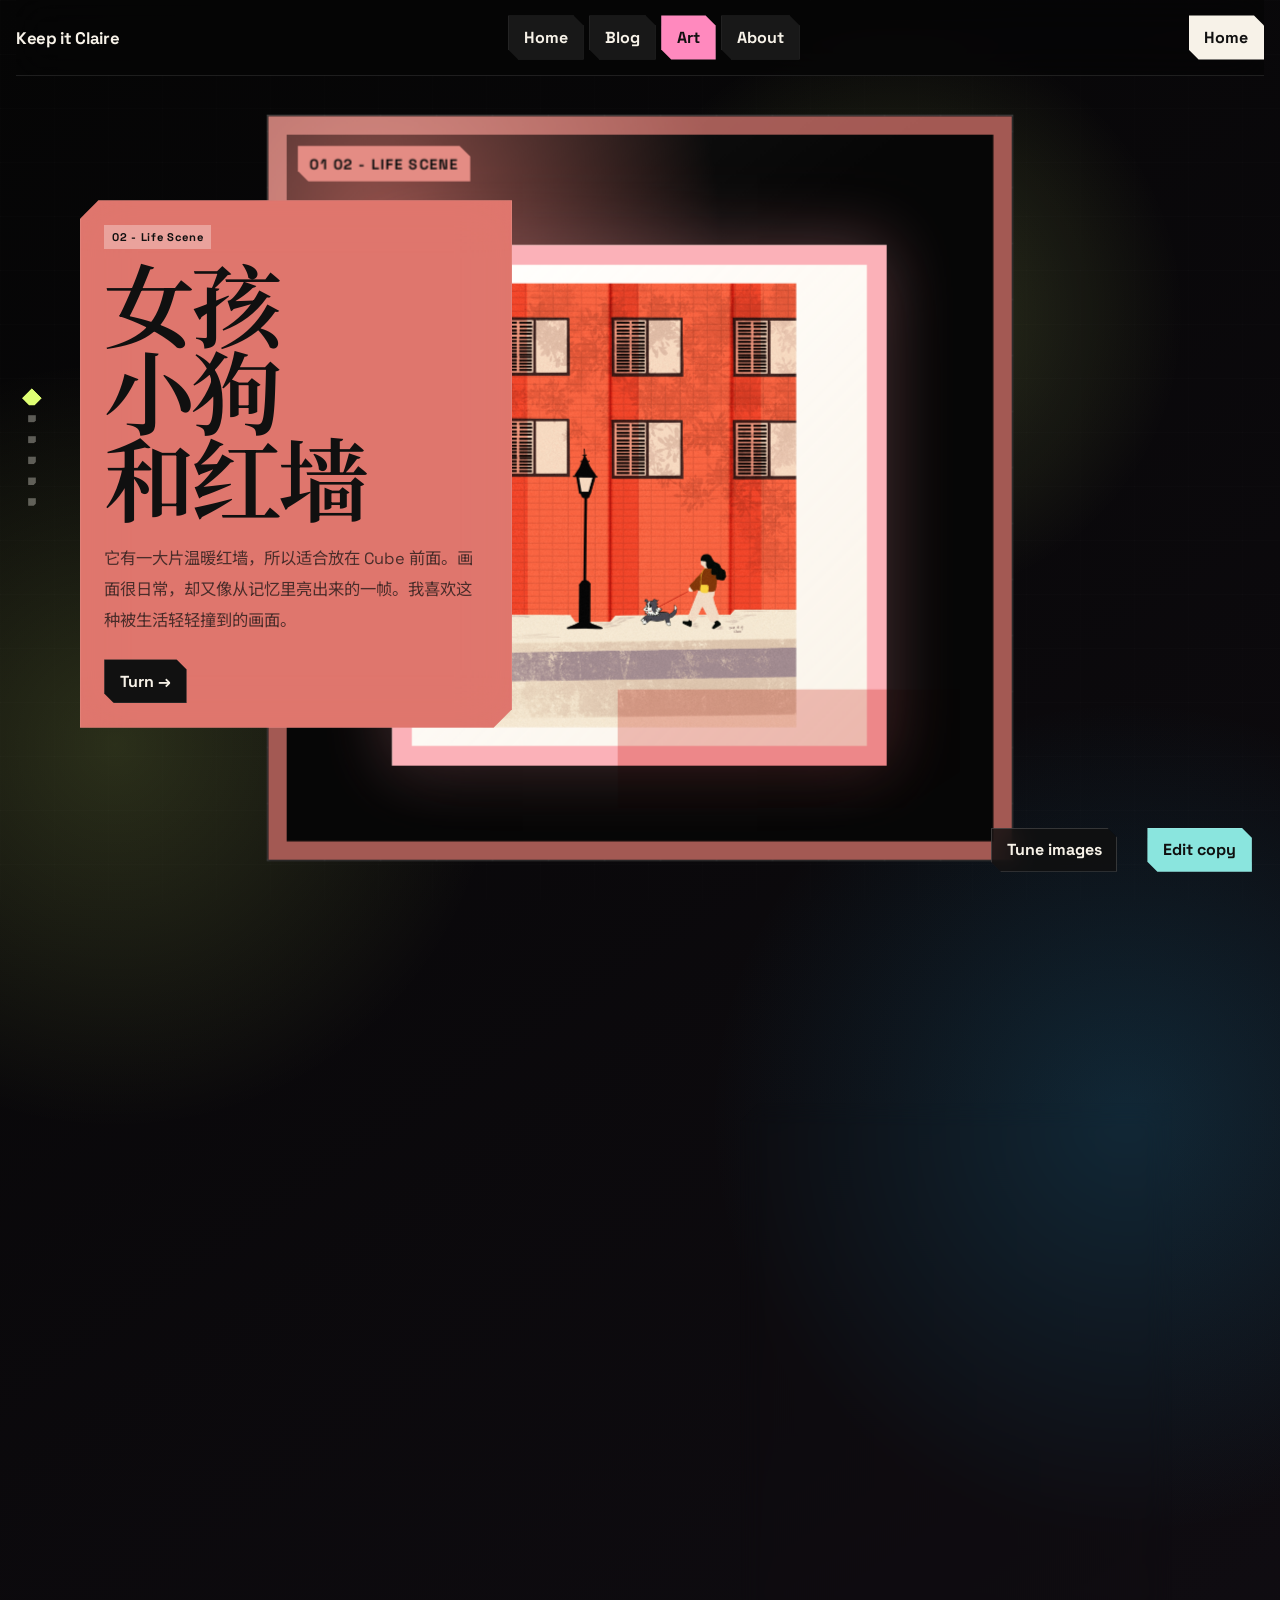
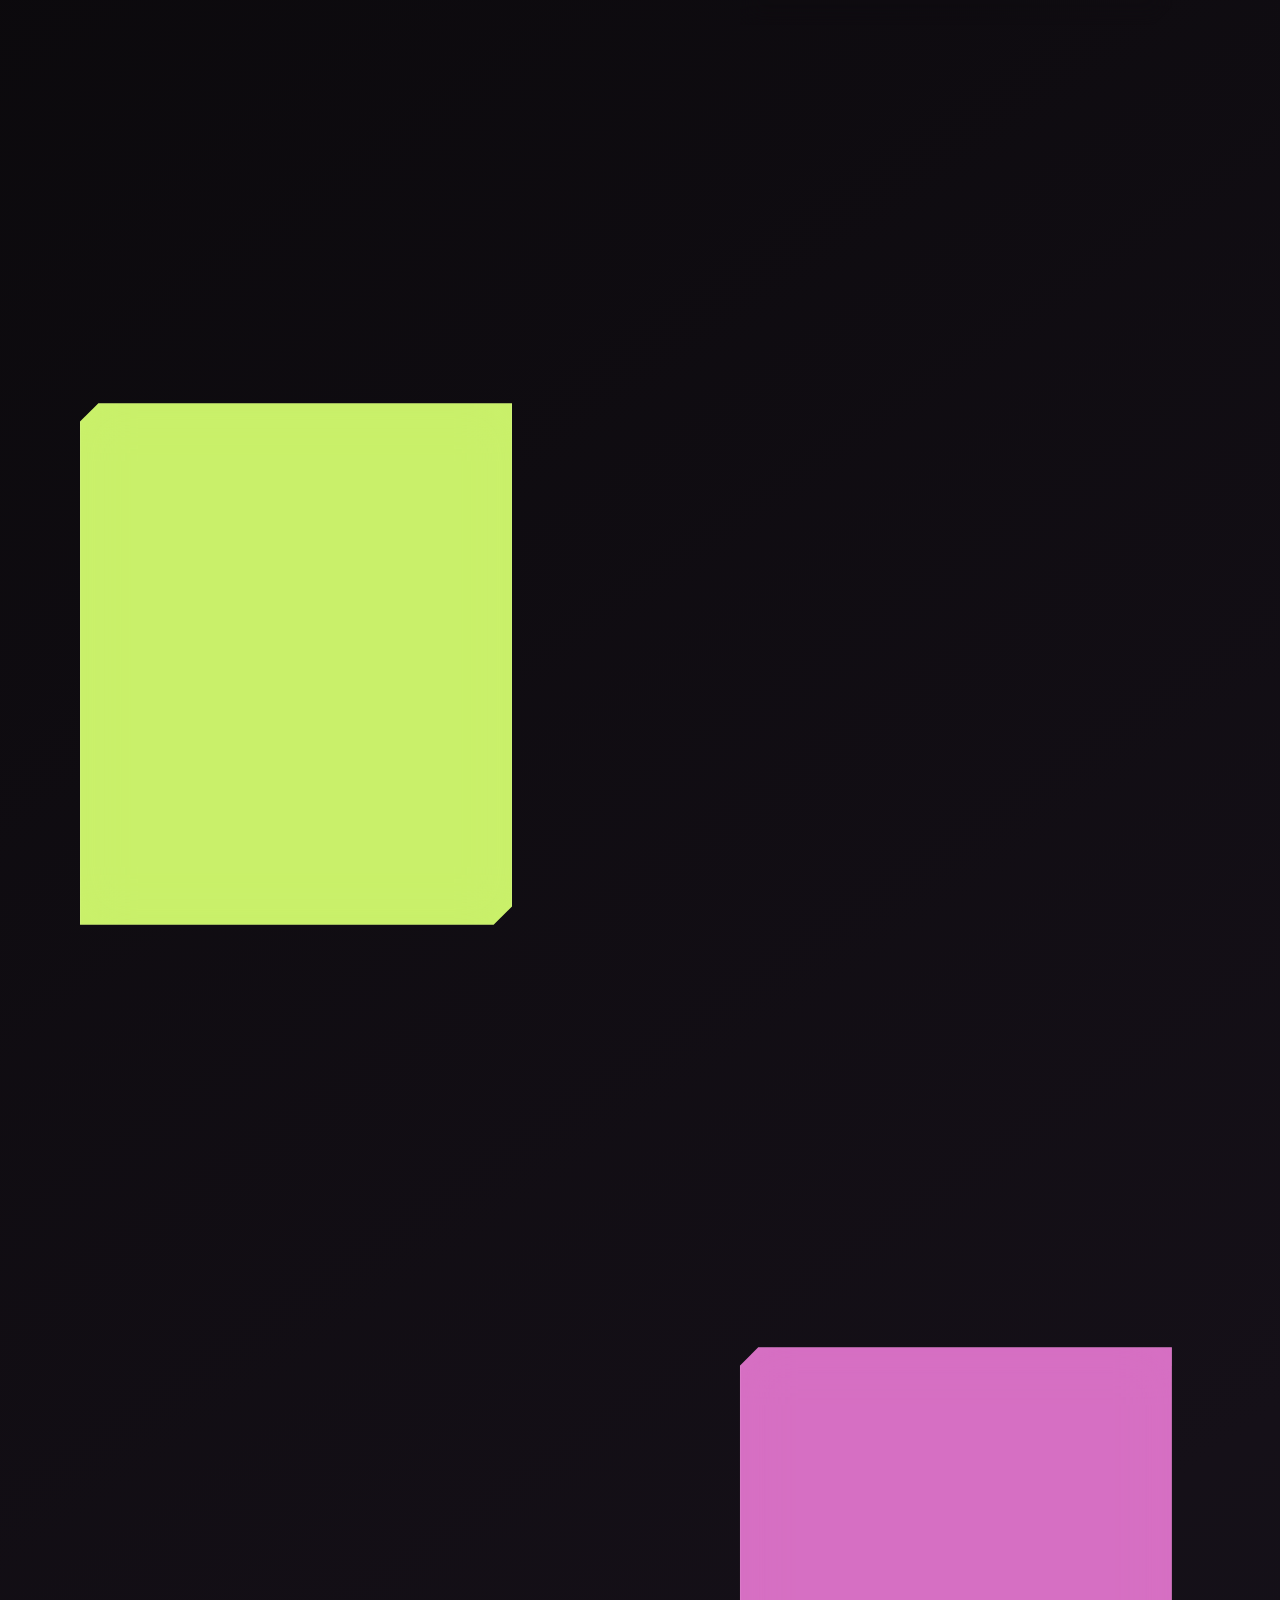
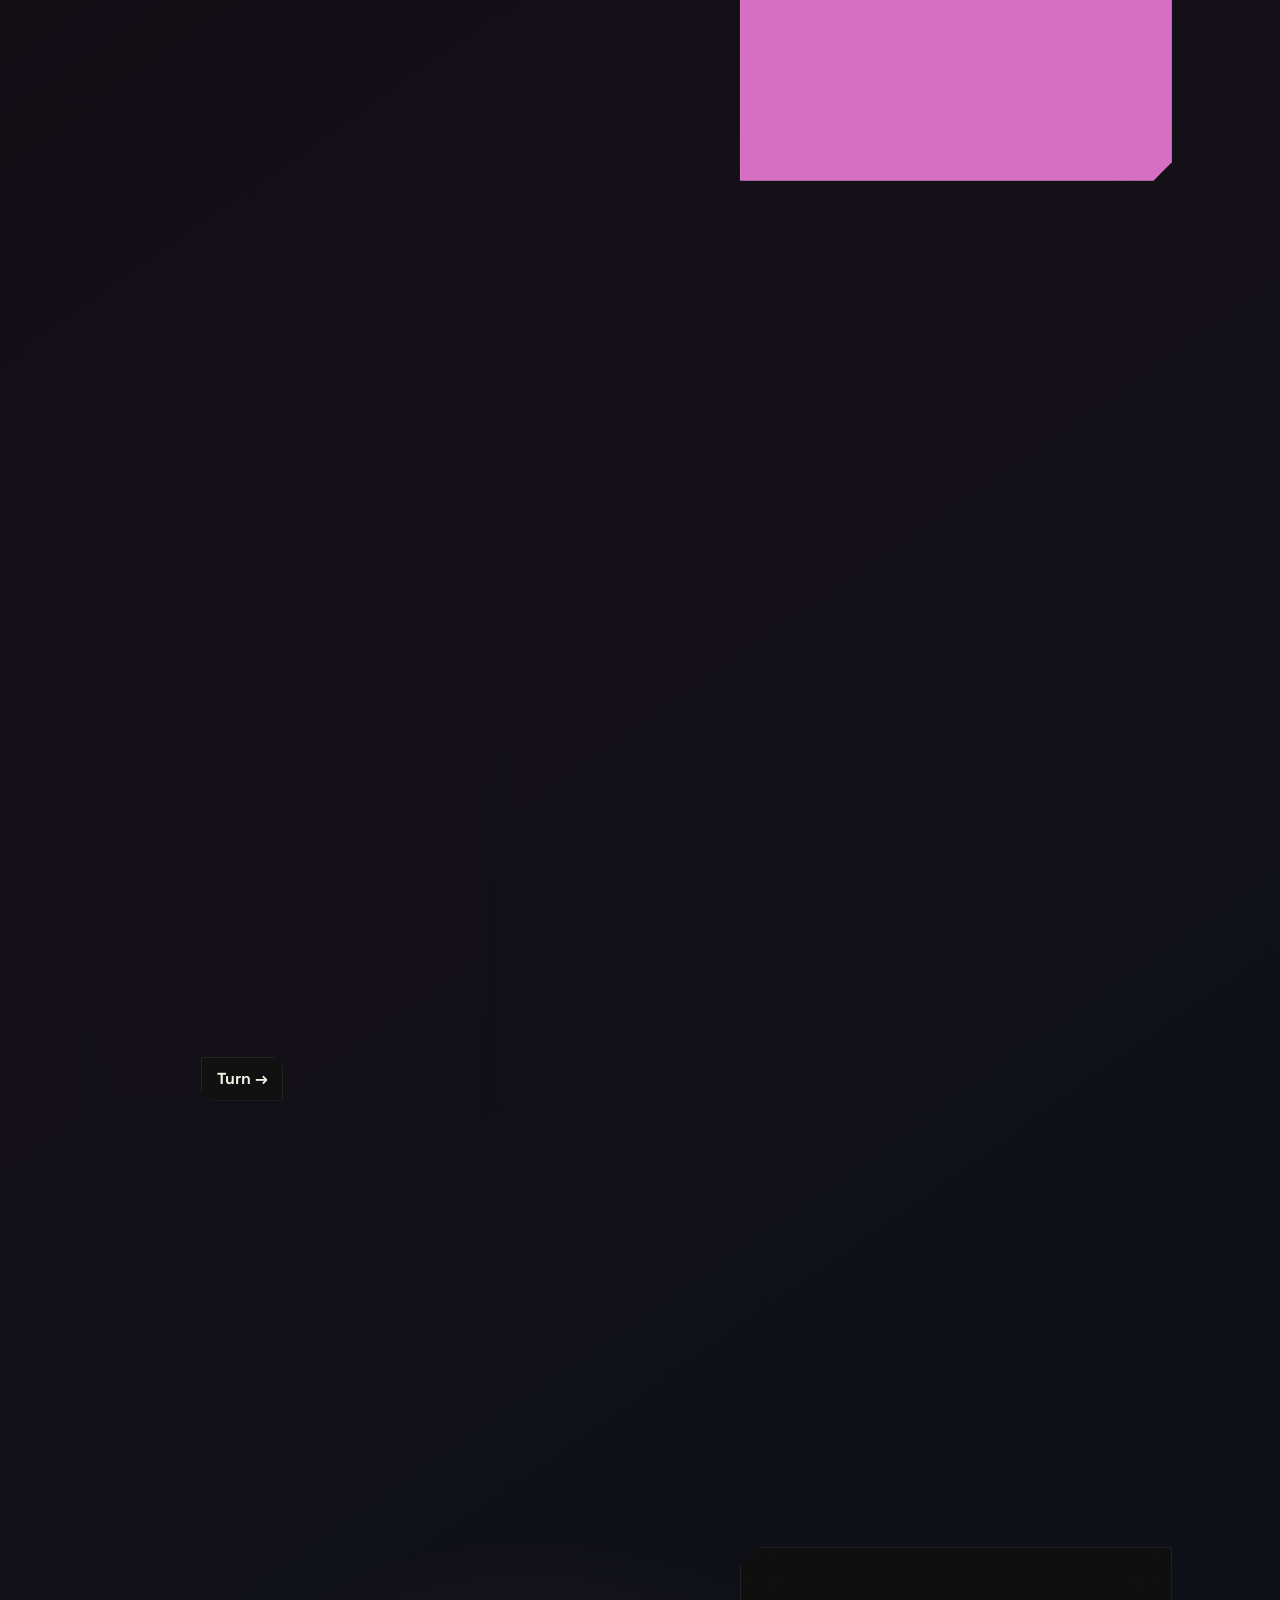
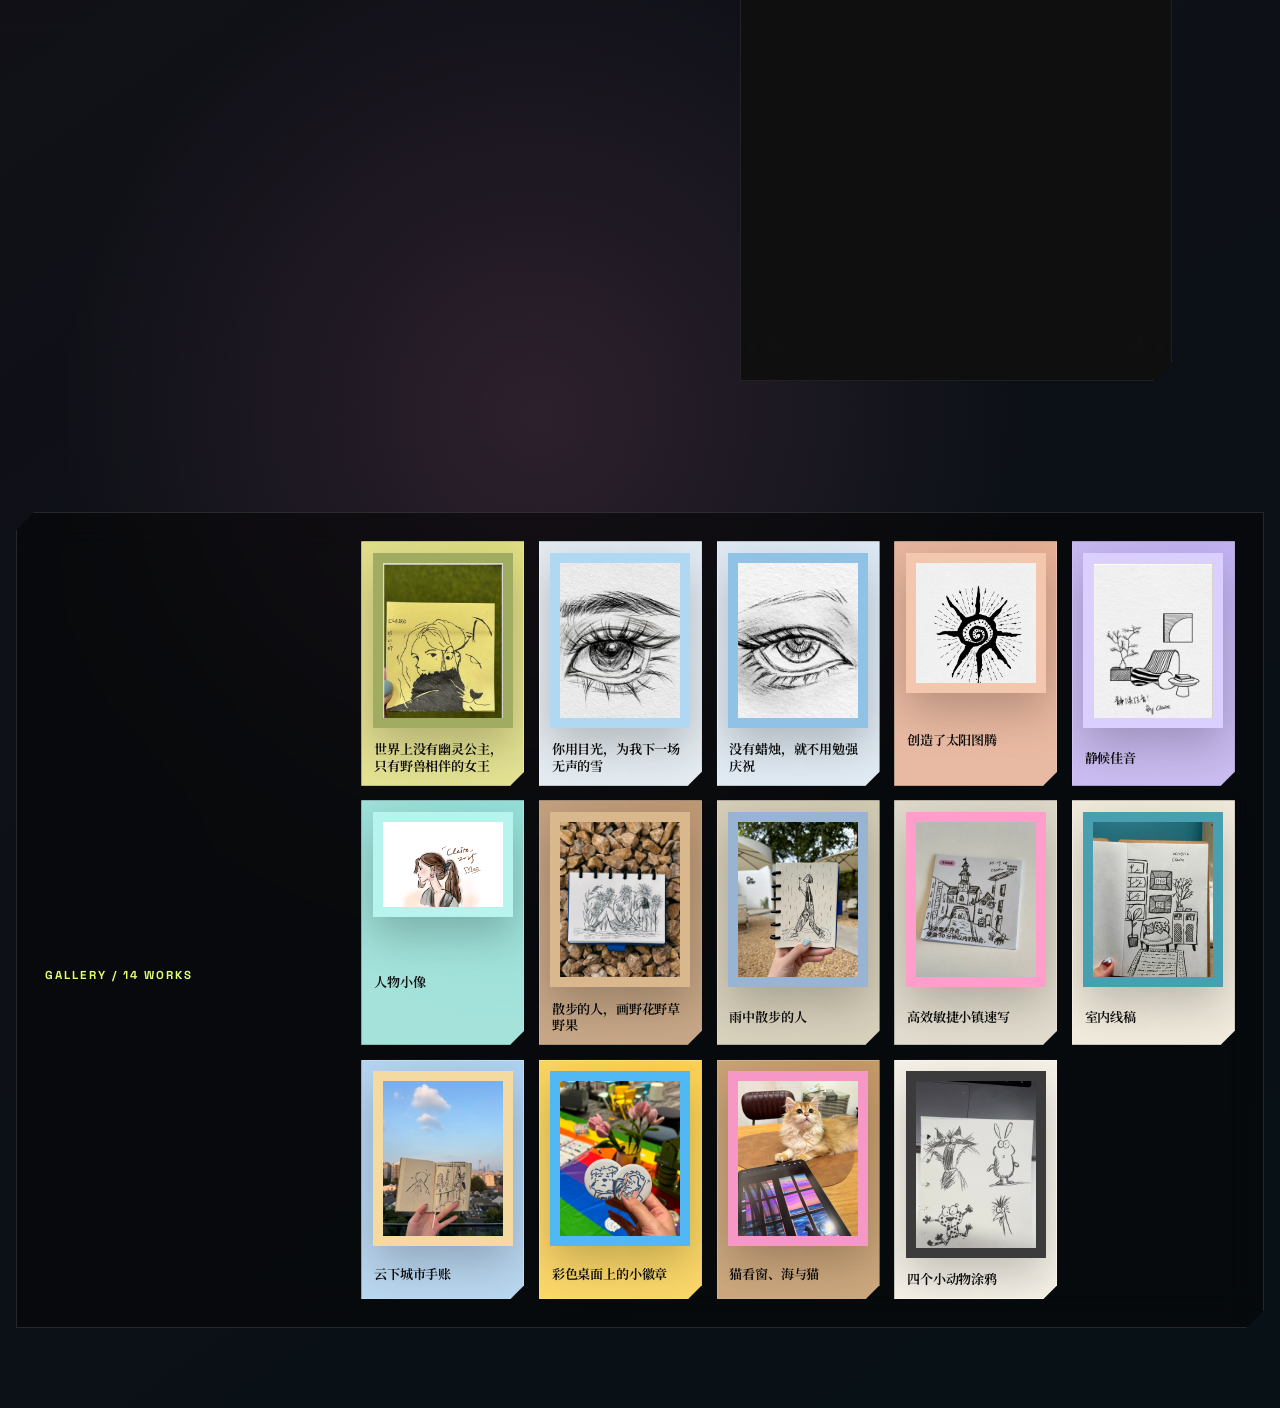
==== art.html @ 959e7469 "Publish Keep it Claire v56 static site" ====
<!doctype html>
<html lang="zh-CN" data-theme="claire">
  <head>
    <meta charset="UTF-8" />
    <meta name="viewport" content="width=device-width, initial-scale=1.0" />
    <title>Art | Keep it Claire</title>
    <meta name="description" content="Keep it Claire 的 Art Gallery：用 3D 方块翻转浏览作品。" />
    <link rel="preconnect" href="https://fonts.googleapis.com" />
    <link rel="preconnect" href="https://fonts.gstatic.com" crossorigin />
    <link
      href="https://fonts.googleapis.com/css2?family=Fraunces:opsz,wght@9..144,500;9..144,650;9..144,750&family=Noto+Serif+SC:wght@500;700&family=Noto+Sans+SC:wght@400;500;600;700&family=Space+Grotesk:wght@400;500;600;700&display=swap"
      rel="stylesheet"
    />
    <style>
      @layer reset, tokens, base, scene, ui, cards, art, reveal, responsive;

      @layer reset {
        *,
        *::before,
        *::after {
          box-sizing: border-box;
        }

        * {
          margin: 0;
        }
      }

      @layer tokens {
        :root {
          color-scheme: dark;
          --bg: #060606;
          --text: #f7f2e8;
          --muted: rgba(247, 242, 232, 0.66);
          --line: rgba(255, 255, 255, 0.14);
          --ink: #101010;
          --lime: #dfff73;
          --blue: #24aceb;
          --green: #31cc70;
          --violet: #c1b2ff;
          --orange: #ff8f4e;
          --pink: #ff89be;
          --cyan: #8ae5de;
          --cream: #f7f2e8;
          --display: "Fraunces", "Noto Serif SC", serif;
          --ui: "Space Grotesk", "Noto Sans SC", sans-serif;
          --body: "Space Grotesk", "Noto Sans SC", sans-serif;
          --topbar-h: 4.75rem;
          --ui-inset: clamp(1rem, 2.2vw, 2rem);
          --cut: 1.15rem;
          --z-ui: 20;
        }
      }

      @layer base {
        html {
          scroll-behavior: auto;
        }

        body {
          min-height: 100vh;
          overflow-x: hidden;
          color: var(--text);
          background:
            radial-gradient(circle at 9% 12%, rgba(223, 255, 115, 0.16), transparent 24rem),
            radial-gradient(circle at 88% 18%, rgba(36, 172, 235, 0.18), transparent 26rem),
            radial-gradient(circle at 42% 84%, rgba(255, 137, 190, 0.13), transparent 30rem),
            linear-gradient(145deg, #050505, #151018 55%, #071116);
          font-family: var(--body);
        }

        body::before {
          content: "";
          position: fixed;
          inset: 0;
          z-index: -2;
          pointer-events: none;
          opacity: 0.08;
          background-image:
            linear-gradient(rgba(255, 255, 255, 0.18) 1px, transparent 1px),
            linear-gradient(90deg, rgba(255, 255, 255, 0.14) 1px, transparent 1px);
          background-size: 54px 54px;
        }

        body::after {
          content: "";
          position: fixed;
          inset: 0;
          z-index: -1;
          pointer-events: none;
          background:
            radial-gradient(circle at var(--mx, 70%) var(--my, 35%), rgba(223, 255, 115, 0.18), transparent 18rem),
            radial-gradient(circle at calc(var(--mx, 70%) - 18%) calc(var(--my, 35%) + 18%), rgba(36, 172, 235, 0.13), transparent 20rem);
          mix-blend-mode: screen;
        }

        a {
          color: inherit;
          text-decoration: none;
        }

        button {
          appearance: none;
          border: 0;
          color: inherit;
          font: inherit;
        }

        .clip {
          clip-path: polygon(var(--cut) 0, 100% 0, 100% calc(100% - var(--cut)), calc(100% - var(--cut)) 100%, 0 100%, 0 var(--cut));
        }
      }

      @layer ui {
        .topbar {
          position: fixed;
          inset: 0 0 auto;
          z-index: calc(var(--z-ui) + 3);
          display: grid;
          grid-template-columns: auto 1fr auto;
          align-items: center;
          gap: 1rem;
          width: min(1480px, calc(100vw - 2rem));
          min-height: var(--topbar-h);
          margin: 0 auto;
          padding: 0.85rem 0;
          background: rgba(6, 6, 6, 0.78);
          border-bottom: 1px solid rgba(255, 255, 255, 0.1);
          backdrop-filter: blur(18px);
        }

        .brand,
        h1,
        h2,
        #face_caption_name {
          font-family: var(--display);
          letter-spacing: -0.04em;
        }

        .brand {
          font-family: var(--ui);
          font-size: 1.05rem;
          font-weight: 700;
          letter-spacing: -0.02em;
        }

        .nav {
          display: flex;
          justify-content: center;
          gap: 0.35rem;
        }

        .site-tag,
        .button,
        .cta,
        .cta-back,
        .edit-toggle,
        .tune-toggle {
          display: inline-flex;
          align-items: center;
          justify-content: center;
          min-height: 2.5rem;
          padding: 0.66rem 0.92rem;
          font-weight: 700;
          background: rgba(255, 255, 255, 0.075);
          border: 1px solid rgba(255, 255, 255, 0.08);
          clip-path: polygon(0 0, calc(100% - 10px) 0, 100% 10px, 100% 100%, 10px 100%, 0 calc(100% - 10px));
          transition:
            background 180ms ease,
            color 180ms ease,
            transform 180ms ease;
        }

        .site-tag:hover,
        .button:hover,
        .edit-toggle:hover {
          background: rgba(255, 255, 255, 0.14);
          transform: translateY(-1px);
        }

        .site-tag.current {
          color: var(--ink);
          background: var(--pink);
        }

        .button {
          background: var(--cream);
          color: var(--ink);
        }

        #hud {
          position: fixed;
          top: calc(var(--topbar-h) + 1.2rem);
          right: var(--ui-inset);
          z-index: var(--z-ui);
          display: none;
          text-align: right;
          color: var(--muted);
          font-size: 0.68rem;
          font-weight: 700;
          letter-spacing: 0.16em;
          text-transform: uppercase;
        }

        .progress-bar {
          position: relative;
          width: 8rem;
          height: 2px;
          margin-top: 0.55rem;
          margin-left: auto;
          overflow: hidden;
          background: rgba(255, 255, 255, 0.18);
        }

        .progress-fill {
          position: absolute;
          inset: 0 auto 0 0;
          width: 0%;
          background: var(--lime);
        }

        #scene_name {
          margin-top: 0.45rem;
          color: var(--lime);
        }

        #scene_strip {
          position: fixed;
          left: var(--ui-inset);
          top: 50%;
          z-index: var(--z-ui);
          display: grid;
          gap: 0.82rem;
          transform: translateY(-50%);
        }

        .scene-dot {
          position: relative;
          display: block;
          width: 0.48rem;
          height: 0.48rem;
          background: rgba(247, 242, 232, 0.35);
          clip-path: polygon(0 0, 100% 0, 100% 72%, 72% 100%, 0 100%);
          transition:
            background 180ms ease,
            transform 180ms ease;
        }

        .scene-dot::before {
          content: "";
          position: absolute;
          inset: -0.35rem;
        }

        .scene-dot.active {
          background: var(--lime);
          transform: scale(1.85) rotate(45deg);
        }

        #face_caption {
          position: fixed;
          left: 50%;
          bottom: var(--ui-inset);
          z-index: var(--z-ui);
          display: none;
          text-align: center;
          transform: translateX(-50%);
          pointer-events: none;
          user-select: none;
        }

        #face_caption_num {
          color: var(--lime);
          font-size: 0.65rem;
          font-weight: 700;
          letter-spacing: 0.22em;
        }

        #face_caption_name {
          margin-top: 0.2rem;
          color: rgba(247, 242, 232, 0.34);
          font-family: var(--display);
          font-size: clamp(1.75rem, 4vw, 4rem);
          font-weight: 650;
          line-height: 1;
        }

        .edit-toggle {
          position: fixed;
          right: var(--ui-inset);
          bottom: var(--ui-inset);
          z-index: calc(var(--z-ui) + 2);
          cursor: pointer;
          color: var(--ink);
          background: var(--cyan);
        }

        .tune-toggle {
          position: fixed;
          right: calc(var(--ui-inset) + 8.4rem);
          bottom: var(--ui-inset);
          z-index: calc(var(--z-ui) + 2);
          cursor: pointer;
          color: var(--cream);
          background: rgba(17, 17, 17, 0.82);
          border-color: rgba(255, 255, 255, 0.16);
          backdrop-filter: blur(14px);
        }
      }

      @layer scene {
        #scene {
          position: fixed;
          inset: var(--topbar-h) 0 0;
          z-index: 0;
          display: flex;
          align-items: center;
          justify-content: center;
          perspective: 1120px;
          pointer-events: none;
        }

        #cube {
          --s: min(61vw, 66vh, 560px);
          position: relative;
          width: var(--s);
          height: var(--s);
          transform: rotateX(90deg) rotateY(0deg);
          transform-style: preserve-3d;
          will-change: transform;
        }

        .face {
          position: absolute;
          inset: 0;
          overflow: hidden;
          backface-visibility: hidden;
          background:
            repeating-linear-gradient(0deg, rgba(255, 255, 255, 0.06) 0 1px, transparent 1px 42px),
            repeating-linear-gradient(90deg, rgba(255, 255, 255, 0.05) 0 1px, transparent 1px 42px),
            #111;
          border: 1px solid rgba(255, 255, 255, 0.14);
          box-shadow: inset 0 0 0 14px rgba(0, 0, 0, 0.12);
        }

        .face[data-face="front"] {
          transform: translateZ(calc(var(--s) / 2));
        }

        .face[data-face="back"] {
          transform: rotateY(180deg) translateZ(calc(var(--s) / 2));
        }

        .face[data-face="right"] {
          transform: rotateY(90deg) translateZ(calc(var(--s) / 2));
        }

        .face[data-face="left"] {
          transform: rotateY(-90deg) translateZ(calc(var(--s) / 2));
        }

        .face[data-face="top"] {
          transform: rotateX(-90deg) translateZ(calc(var(--s) / 2));
        }

        .face[data-face="bottom"] {
          transform: rotateX(90deg) translateZ(calc(var(--s) / 2));
        }

        .cube-art {
          position: absolute;
          inset: 0;
          overflow: hidden;
          display: grid;
          place-items: center;
          padding: clamp(0.85rem, 2vw, 1.45rem);
          background:
            radial-gradient(circle at 15% 15%, color-mix(in srgb, var(--art-bg, var(--lime)) 64%, transparent), transparent 16rem),
            linear-gradient(145deg, rgba(255, 255, 255, 0.08), transparent 38%),
            #060606;
        }

        .cube-art::before,
        .cube-art::after {
          content: "";
          position: absolute;
          z-index: 2;
          pointer-events: none;
        }

        .cube-art::before {
          inset: 0;
          border: clamp(0.55rem, 1.2vw, 0.9rem) solid var(--art-bg, var(--lime));
          mix-blend-mode: screen;
          opacity: 0.72;
        }

        .cube-art::after {
          width: 46%;
          height: 16%;
          right: 7%;
          bottom: 7%;
          background: color-mix(in srgb, var(--art-bg, var(--pink)) 72%, transparent);
          clip-path: polygon(0 0, 100% 0, 100% 70%, 84% 100%, 0 100%);
          opacity: 0.62;
          mix-blend-mode: multiply;
        }

        .cube-art img {
          position: relative;
          z-index: 1;
          width: min(78%, 28rem);
          height: min(78%, 28rem);
          object-fit: contain;
          object-position: var(--work-position, 50% 50%);
          filter: saturate(1.05) contrast(1.02);
          padding: clamp(0.55rem, 1.2vw, 0.95rem);
          background:
            linear-gradient(135deg, rgba(255, 255, 255, 0.9), rgba(247, 242, 232, 0.72)),
            var(--cream);
          border: clamp(0.7rem, 1.3vw, 1rem) solid color-mix(in srgb, var(--frame, var(--art-bg, var(--lime))) 82%, white);
          box-shadow:
            0 22px 70px rgba(0, 0, 0, 0.42),
            0 0 52px color-mix(in srgb, var(--frame, var(--art-bg, var(--lime))) 38%, transparent);
          transform: translate(var(--work-x, 0%), var(--work-y, 0%)) scale(var(--work-scale, 1));
        }

        .face-label {
          position: absolute;
          left: clamp(1rem, 2vw, 1.4rem);
          top: clamp(1rem, 2vw, 1.4rem);
          z-index: 3;
          padding: 0.4rem 0.55rem;
          color: var(--ink);
          background: color-mix(in srgb, var(--art-bg, var(--lime)) 84%, white);
          font-size: 0.68rem;
          font-weight: 800;
          letter-spacing: 0.08em;
          text-transform: uppercase;
          clip-path: polygon(0 0, calc(100% - 8px) 0, 100% 8px, 100% 100%, 8px 100%, 0 calc(100% - 8px));
        }
      }

      @layer cards {
        #scroll_container {
          position: relative;
          z-index: 1;
        }

        section {
          min-height: 100vh;
          display: flex;
          align-items: center;
          padding: calc(var(--topbar-h) + 3rem) calc(5rem + var(--ui-inset)) 6rem 5rem;
        }

        .text-card {
          position: relative;
          max-width: 27rem;
          padding: 1.45rem;
          color: var(--card-ink, var(--ink));
          background: var(--card-bg, var(--lime));
          border: 1px solid rgba(255, 255, 255, 0.1);
          box-shadow: 0 30px 80px rgba(0, 0, 0, 0.22);
          clip-path: polygon(var(--cut) 0, 100% 0, 100% calc(100% - var(--cut)), calc(100% - var(--cut)) 100%, 0 100%, 0 var(--cut));
          letter-spacing: 0;
          backdrop-filter: blur(12px);
        }

        .text-card::before {
          content: "";
          position: absolute;
          inset: -1.35rem;
          z-index: -1;
          background: color-mix(in srgb, var(--card-bg, var(--lime)) 54%, transparent);
          filter: blur(34px);
          opacity: 0.48;
          pointer-events: none;
        }

        .text-card.right {
          margin-left: auto;
        }

        .text-card.center {
          margin-inline: auto;
          text-align: center;
        }

        .tag,
        .mini-label {
          display: inline-flex;
          width: fit-content;
          margin-bottom: 1rem;
          padding: 0.32rem 0.5rem;
          color: var(--card-ink, var(--ink));
          background: var(--card-chip-bg, rgba(255, 255, 255, 0.32));
          font-size: 0.7rem;
          font-weight: 700;
          letter-spacing: 0.06em;
        }

        h1 {
          font-size: clamp(3.15rem, 7.1vw, 6.8rem);
          font-weight: 650;
          line-height: 0.96;
          letter-spacing: -0.045em;
        }

        h2 {
          font-size: clamp(2.2rem, 5.2vw, 4.85rem);
          font-weight: 650;
          line-height: 1.08;
          letter-spacing: -0.035em;
        }

        .body-text {
          margin-top: 1.1rem;
          color: var(--card-muted, rgba(16, 16, 16, 0.72));
          font-size: 1.02rem;
          line-height: 1.9;
        }

        .h-line {
          width: 4rem;
          height: 0.5rem;
          margin-bottom: 1rem;
          background: var(--card-line, #111);
          transform-origin: left;
        }

        .text-card.right .h-line {
          margin-left: auto;
          transform-origin: right;
        }

        .stat-row {
          display: flex;
          flex-wrap: wrap;
          gap: 0.6rem;
          margin-top: 1.35rem;
        }

        .stat {
          min-width: 5.5rem;
          padding: 0.55rem 0.6rem;
          color: var(--card-ink, var(--ink));
          background: var(--card-chip-bg, rgba(255, 255, 255, 0.28));
          text-align: left;
        }

        .stat-num {
          display: block;
          font-family: var(--display);
          font-size: 2rem;
          font-weight: 650;
          line-height: 1;
        }

        .stat-label {
          display: block;
          margin-top: 0.25rem;
          font-size: 0.64rem;
          font-weight: 700;
        }

        .cta-row {
          display: flex;
          flex-wrap: wrap;
          gap: 0.65rem;
          margin-top: 1.4rem;
        }

        .text-card.right .cta-row {
          justify-content: flex-end;
        }

        .cta,
        .cta-back {
          min-height: 2.55rem;
          color: var(--cream);
          background: #111;
        }

        .cta-back {
          color: var(--card-ink, var(--ink));
          background: var(--card-chip-bg, rgba(255, 255, 255, 0.34));
        }

        .cta:hover,
        .cta-back:hover {
          transform: translateY(-2px);
        }

        .archive-strip {
          position: relative;
          z-index: 2;
          display: grid;
          grid-template-columns: minmax(11rem, 18rem) minmax(0, 1fr);
          gap: clamp(1rem, 2.2vw, 1.8rem);
          width: min(1480px, calc(100vw - 2rem));
          margin: -5.5rem auto 5rem;
          padding: clamp(1rem, 2.2vw, 1.8rem);
          background: rgba(6, 6, 6, 0.58);
          border: 1px solid rgba(255, 255, 255, 0.12);
          backdrop-filter: blur(18px);
          clip-path: polygon(var(--cut) 0, 100% 0, 100% calc(100% - var(--cut)), calc(100% - var(--cut)) 100%, 0 100%, 0 var(--cut));
        }

        .gallery-head {
          align-self: end;
          display: grid;
          gap: 0.6rem;
        }

        .gallery-kicker {
          color: var(--lime);
          font-size: 0.72rem;
          font-weight: 800;
          letter-spacing: 0.18em;
          text-transform: uppercase;
        }

        .archive-strip h2 {
          max-width: 12rem;
          color: var(--cream);
          font-size: clamp(2.45rem, 4.8vw, 5.2rem);
          font-weight: 650;
          line-height: 1;
        }

        .copy-snippet {
          min-height: 2.55rem;
          padding: 0.66rem 0.9rem;
          color: var(--cream);
          background: rgba(255, 255, 255, 0.09);
          border: 1px solid rgba(255, 255, 255, 0.12);
          cursor: pointer;
          clip-path: polygon(0 0, calc(100% - 10px) 0, 100% 10px, 100% 100%, 10px 100%, 0 calc(100% - 10px));
        }

        .archive-list {
          display: grid;
          grid-template-columns: repeat(5, minmax(0, 1fr));
          gap: clamp(0.7rem, 1.15vw, 1rem);
        }

        .archive-list.compact {
          grid-template-columns: repeat(5, minmax(0, 1fr));
        }

        .archive-item {
          position: relative;
          display: grid;
          grid-template-rows: auto auto;
          gap: 0.7rem;
          min-height: 0;
          padding: clamp(0.46rem, 0.82vw, 0.72rem);
          overflow: hidden;
          color: var(--ink);
          background:
            radial-gradient(circle at 88% 0%, color-mix(in srgb, var(--art-bg, var(--lime)) 42%, transparent), transparent 14rem),
            color-mix(in srgb, var(--art-bg, var(--lime)) 68%, #f7f2e8);
          border: 1px solid rgba(255, 255, 255, 0.12);
          cursor: zoom-in;
          clip-path: polygon(0 0, 100% 0, 100% calc(100% - 14px), calc(100% - 14px) 100%, 0 100%);
          box-shadow:
            0 22px 70px rgba(0, 0, 0, 0.32),
            0 0 42px color-mix(in srgb, var(--art-bg, var(--lime)) 22%, transparent);
          transition:
            transform 220ms ease,
            filter 220ms ease;
        }

        .archive-item:hover {
          transform: translateY(-4px);
          filter: saturate(1.08);
        }

        .archive-list.compact .archive-item {
          min-height: 0;
        }

        .art-crop {
          position: relative;
          aspect-ratio: var(--gallery-aspect, 4 / 5);
          overflow: hidden;
          display: grid;
          place-items: center;
          background:
            linear-gradient(135deg, rgba(255, 255, 255, 0.82), rgba(247, 242, 232, 0.6)),
            var(--cream);
          border: clamp(0.42rem, 0.8vw, 0.75rem) solid color-mix(in srgb, var(--frame, var(--cream)) 82%, white);
          box-shadow:
            inset 0 0 0 1px rgba(0, 0, 0, 0.14),
            0 18px 42px rgba(0, 0, 0, 0.22);
        }

        .art-crop img {
          width: 100%;
          height: 100%;
          object-fit: var(--gallery-fit, cover);
          object-position: var(--gallery-position, 50% 50%);
          transform: translate(var(--gallery-x, 0%), var(--gallery-y, 0%)) scale(var(--gallery-scale, 1));
          transform-origin: center;
          filter: saturate(1.04) contrast(1.02);
          transition:
            transform 260ms ease,
            filter 260ms ease;
        }

        .archive-item:hover .art-crop img {
          transform: translate(var(--gallery-x, 0%), var(--gallery-y, 0%)) scale(calc(var(--gallery-scale, 1) * 1.025));
        }

        .archive-meta {
          display: grid;
          gap: 0.45rem;
          padding: 0.16rem 0.08rem 0;
        }

        .archive-meta strong {
          color: var(--ink);
          font-family: var(--display);
          font-size: clamp(0.82rem, 1vw, 1.05rem);
          font-weight: 650;
          line-height: 1.25;
          letter-spacing: -0.012em;
        }

        .archive-meta span {
          display: none;
        }

        .archive-list.compact .archive-meta span {
          display: none;
        }

        .archive-list.compact .archive-meta strong {
          font-size: 1rem;
        }

        .gallery-item-small .archive-meta span {
          font-size: 0.86rem;
        }

        .lightbox {
          position: fixed;
          inset: 0;
          z-index: calc(var(--z-ui) + 8);
          display: grid;
          grid-template-columns: minmax(0, 1.25fr) minmax(18rem, 0.75fr);
          gap: clamp(1rem, 2vw, 2rem);
          padding: clamp(1rem, 3vw, 3rem);
          background: rgba(3, 3, 4, 0.86);
          backdrop-filter: blur(24px);
        }

        .lightbox[hidden] {
          display: none;
        }

        .lightbox-art {
          display: grid;
          place-items: center;
          min-height: 0;
          padding: clamp(0.75rem, 2vw, 1.4rem);
          background:
            radial-gradient(circle at 15% 20%, color-mix(in srgb, var(--art-bg, var(--lime)) 38%, transparent), transparent 22rem),
            rgba(255, 255, 255, 0.04);
          border: 1px solid rgba(255, 255, 255, 0.14);
          clip-path: polygon(var(--cut) 0, 100% 0, 100% calc(100% - var(--cut)), calc(100% - var(--cut)) 100%, 0 100%, 0 var(--cut));
        }

        .lightbox-art img {
          max-width: 100%;
          max-height: calc(100vh - 8rem);
          object-fit: contain;
          padding: clamp(0.55rem, 1.2vw, 1rem);
          background: var(--cream);
          border: clamp(0.55rem, 1.1vw, 1rem) solid color-mix(in srgb, var(--frame, var(--cream)) 78%, white);
          box-shadow: 0 24px 90px rgba(0, 0, 0, 0.45);
        }

        .lightbox-copy {
          display: flex;
          flex-direction: column;
          justify-content: center;
          color: var(--ink);
          background: var(--card-bg, var(--lime));
          padding: clamp(1.1rem, 2vw, 1.7rem);
          clip-path: polygon(var(--cut) 0, 100% 0, 100% calc(100% - var(--cut)), calc(100% - var(--cut)) 100%, 0 100%, 0 var(--cut));
        }

        .lightbox-copy h3 {
          font-family: var(--display);
          font-size: clamp(2.4rem, 5vw, 4.6rem);
          font-weight: 650;
          line-height: 1.04;
          letter-spacing: -0.04em;
        }

        .lightbox-copy p {
          margin-top: 1rem;
          color: rgba(16, 16, 16, 0.72);
          font-size: 1.02rem;
          line-height: 1.9;
        }

        .lightbox-close {
          position: absolute;
          top: 1rem;
          right: 1rem;
          width: 3rem;
          height: 3rem;
          color: var(--ink);
          background: var(--cream);
          cursor: pointer;
          clip-path: polygon(0 0, calc(100% - 12px) 0, 100% 12px, 100% 100%, 12px 100%, 0 calc(100% - 12px));
        }

        .art-tuner {
          position: fixed;
          right: var(--ui-inset);
          bottom: calc(var(--ui-inset) + 3.5rem);
          z-index: calc(var(--z-ui) + 7);
          width: min(25rem, calc(100vw - 2rem));
          max-height: min(76vh, 46rem);
          overflow: auto;
          padding: 1rem;
          color: var(--cream);
          background: rgba(6, 6, 6, 0.86);
          border: 1px solid rgba(255, 255, 255, 0.16);
          box-shadow: 0 24px 90px rgba(0, 0, 0, 0.46);
          backdrop-filter: blur(24px);
          clip-path: polygon(var(--cut) 0, 100% 0, 100% calc(100% - var(--cut)), calc(100% - var(--cut)) 100%, 0 100%, 0 var(--cut));
        }

        .art-tuner[hidden] {
          display: none;
        }

        .art-tuner h3 {
          font-family: var(--display);
          font-size: 1.8rem;
          font-weight: 650;
          letter-spacing: -0.03em;
        }

        .tuner-note {
          margin-top: 0.35rem;
          color: var(--muted);
          font-size: 0.88rem;
          line-height: 1.65;
        }

        .tuner-field {
          display: grid;
          gap: 0.4rem;
          margin-top: 0.8rem;
        }

        .tuner-field label {
          color: var(--muted);
          font-size: 0.72rem;
          font-weight: 800;
          letter-spacing: 0.12em;
          text-transform: uppercase;
        }

        .tuner-field select,
        .tuner-field input,
        .tuner-field textarea {
          width: 100%;
          min-height: 2.4rem;
          padding: 0.58rem 0.68rem;
          color: var(--cream);
          background: rgba(255, 255, 255, 0.08);
          border: 1px solid rgba(255, 255, 255, 0.14);
          font: inherit;
        }

        .tuner-grid {
          display: grid;
          grid-template-columns: 1fr 1fr;
          gap: 0.72rem;
        }

        .tuner-output {
          min-height: 8rem;
          resize: vertical;
          font-family: ui-monospace, SFMono-Regular, Menlo, monospace;
          font-size: 0.78rem;
          line-height: 1.55;
        }

        .copy-snippet {
          width: 100%;
          margin-top: 0.75rem;
          color: var(--ink);
          background: var(--cyan);
          font-weight: 800;
        }
      }

      @layer reveal {
        :is(.tag, .mini-label, h1, h2, .body-text, .stat-row, .cta, .cta-back, .h-line) {
          opacity: 0;
          translate: 0 0.8rem;
          transition:
            opacity 520ms ease,
            translate 520ms ease;
        }

        :is(h1, h2) {
          translate: 0 1.2rem;
          transition-delay: 80ms;
        }

        .body-text {
          transition-delay: 160ms;
        }

        .stat-row,
        .cta,
        .cta-back {
          transition-delay: 240ms;
        }

        .h-line {
          scale: 0 1;
          translate: 0 0;
        }

        :is(.tag, .mini-label, h1, h2, .body-text, .stat-row, .cta, .cta-back).visible {
          opacity: 1;
          translate: 0 0;
        }

        .h-line.visible {
          opacity: 1;
          scale: 1 1;
        }
      }

      @layer responsive {
        @media (max-width: 900px) {
          .topbar {
            grid-template-columns: 1fr;
            width: 100%;
            padding: 0.85rem 1rem;
          }

          .nav {
            justify-content: flex-start;
            overflow-x: auto;
          }

          #scene {
            align-items: flex-start;
            padding-top: 8.5rem;
          }

          #cube {
            --s: min(82vw, 42vh, 430px);
          }

          #scene_strip,
          #hud {
            display: none;
          }

          section {
            min-height: 145vh;
            align-items: flex-end;
            padding: 8rem 1rem 4rem;
          }

          #s0 {
            min-height: 100vh;
          }

          .text-card,
          .text-card.right,
          .text-card.center {
            max-width: 100%;
            margin-inline: 0;
          }

          h1 {
            font-size: clamp(2.75rem, 13vw, 4.8rem);
            line-height: 1;
          }

          h2 {
            font-size: clamp(2.15rem, 11vw, 4rem);
            line-height: 1.1;
          }

          #face_caption {
            display: none;
          }

          .archive-strip {
            grid-template-columns: 1fr;
            margin-top: -2rem;
          }

          .gallery-head {
            align-items: flex-start;
          }

          .archive-list {
            grid-template-columns: repeat(3, minmax(0, 1fr));
          }

          .archive-list.compact {
            grid-template-columns: repeat(3, minmax(0, 1fr));
          }

          .lightbox {
            grid-template-columns: 1fr;
            overflow: auto;
          }

          .lightbox-art img {
            max-height: 62vh;
          }

          .tune-toggle {
            right: var(--ui-inset);
            bottom: calc(var(--ui-inset) + 3.4rem);
          }

          .art-tuner {
            bottom: calc(var(--ui-inset) + 6.8rem);
          }
        }

        @media (max-width: 620px) {
          .archive-list,
          .archive-list.compact {
            grid-template-columns: repeat(2, minmax(0, 1fr));
          }

          .archive-strip h2 {
            max-width: 100%;
          }
        }
      }
    </style>
  </head>
  <body data-page="art">
    <header class="topbar">
      <a class="brand" href="./index.html">Keep it Claire</a>
      <nav class="nav" aria-label="Keep it Claire 导航">
        <a class="site-tag" href="./index.html">Home</a>
        <a class="site-tag" href="./blog.html">Blog</a>
        <a class="site-tag current" href="./art.html">Art</a>
        <a class="site-tag" href="./about.html">About</a>
      </nav>
      <a class="button" href="./index.html">Home</a>
    </header>

    <div id="scene" aria-hidden="true">
      <div id="cube">
        <div class="face" data-face="top" data-i="0">
          <div class="cube-art contain" style="--art-bg: #dfff73">
            <img src="./assets/artworks/originals/不要再在冬季哭泣_26.01.11起.png" alt="不要再在冬季哭泣" />
            <span class="face-label">01 Emotion</span>
          </div>
        </div>
        <div class="face" data-face="front" data-i="1">
          <div class="cube-art contain" style="--art-bg: #ff8f4e">
            <img src="./assets/artworks/originals/女孩和小狗在爱尔兰🫧🎈我的第二幅绘画作品.PNG" alt="女孩和小狗在爱尔兰" />
            <span class="face-label">02 Life Scene</span>
          </div>
        </div>
        <div class="face" data-face="right" data-i="2">
          <div class="cube-art" style="--art-bg: #ff89be">
            <img src="./assets/artworks/originals/生万物，万物生🌱🌿🌳.PNG" alt="生万物，万物生" />
            <span class="face-label">03 Life</span>
          </div>
        </div>
        <div class="face" data-face="back" data-i="3">
          <div class="cube-art" style="--art-bg: #24aceb">
            <img src="./assets/artworks/originals/IMG_3969.PNG" alt="窗、海与猫" />
            <span class="face-label">04 Window</span>
          </div>
        </div>
        <div class="face" data-face="left" data-i="4">
          <div class="cube-art contain" style="--art-bg: #c1b2ff">
            <img src="./assets/artworks/originals/日落云边岸🌙凝眸自照见，我即我所觅。_1_雨天小苹果🍎_来自小红书网页版.jpg" alt="日落云边岸" />
            <span class="face-label">05 Sunset</span>
          </div>
        </div>
        <div class="face" data-face="bottom" data-i="5">
          <div class="cube-art contain" style="--art-bg: #8ae5de">
            <img src="./assets/artworks/originals/2026-06-30-upload-01/2026-06-30-01-forest-queen-close.jpg" alt="世界上没有幽灵公主，只有野兽相伴的女王" />
            <span class="face-label">06 Queen</span>
          </div>
        </div>
      </div>
    </div>

    <aside id="hud" aria-label="浏览进度">
      <div id="hud_pct">000%</div>
      <div class="progress-bar"><div class="progress-fill" id="prog_fill"></div></div>
      <div id="scene_name">生万物，万物生</div>
    </aside>

    <nav id="scene_strip" aria-label="作品导航">
      <a href="#s0" class="scene-dot active" aria-label="生万物，万物生"></a>
      <a href="#s1" class="scene-dot" aria-label="太阳图腾"></a>
      <a href="#s2" class="scene-dot" aria-label="女孩和小狗在爱尔兰"></a>
      <a href="#s3" class="scene-dot" aria-label="不要再在冬季哭泣"></a>
      <a href="#s4" class="scene-dot" aria-label="静候佳音"></a>
      <a href="#s5" class="scene-dot" aria-label="人物小像"></a>
    </nav>

    <div id="face_caption" aria-hidden="true">
      <div id="face_caption_num">01</div>
      <div id="face_caption_name">生万物，万物生</div>
    </div>

    <button class="tune-toggle" id="tune-art" type="button">Tune images</button>
    <button class="edit-toggle" id="edit-copy" type="button">Edit copy</button>

    <aside class="art-tuner" id="art-tuner" aria-label="作品图片调节面板" hidden>
      <h3>Art Tuner</h3>
      <p class="tuner-note">
        这里用于预览裁切、缩放和画框比例。保存会写入本机浏览器预览；要长期生效，请复制下方片段回填到
        <code>content/artworks.config.js</code>。
      </p>
      <div class="tuner-field">
        <label for="tune-select">Artwork</label>
        <select id="tune-select"></select>
      </div>
      <div class="tuner-grid">
        <div class="tuner-field">
          <label for="tune-scale">Scale</label>
          <input id="tune-scale" type="range" min="0.5" max="5" step="0.01" />
        </div>
        <div class="tuner-field">
          <label for="tune-aspect">Frame</label>
          <select id="tune-aspect">
            <option value="1 / 1">Square</option>
            <option value="4 / 5">Portrait</option>
            <option value="3 / 2">Wide</option>
            <option value="16 / 10">Cinema</option>
          </select>
        </div>
        <div class="tuner-field">
          <label for="tune-x">Move X</label>
          <input id="tune-x" type="range" min="-55" max="55" step="1" />
        </div>
        <div class="tuner-field">
          <label for="tune-y">Move Y</label>
          <input id="tune-y" type="range" min="-55" max="55" step="1" />
        </div>
        <div class="tuner-field">
          <label for="tune-fit">Fit</label>
          <select id="tune-fit">
            <option value="cover">Crop / cover</option>
            <option value="contain">Contain</option>
          </select>
        </div>
        <div class="tuner-field">
          <label for="tune-color">Card color</label>
          <input id="tune-color" type="color" />
        </div>
        <div class="tuner-field">
          <label for="tune-frame-color">Frame color</label>
          <input id="tune-frame-color" type="color" />
        </div>
      </div>
      <div class="tuner-field">
        <label for="tune-snippet">Config snippet</label>
        <textarea class="tuner-output" id="tune-snippet" readonly></textarea>
      </div>
      <button class="copy-snippet" id="copy-snippet" type="button">Copy snippet</button>
    </aside>

    <div class="lightbox" id="art-lightbox" hidden>
      <button class="lightbox-close" id="lightbox-close" type="button" aria-label="关闭作品预览">×</button>
      <div class="lightbox-art" id="lightbox-art"></div>
      <article class="lightbox-copy" id="lightbox-copy"></article>
    </div>

    <main id="scroll_container">
      <section id="s0">
        <article class="text-card" style="--card-bg: var(--lime)">
          <span class="mini-label">01 — Life Moments</span>
          <h1>生万物，<br />万物生</h1>
          <p class="body-text">
            我先把它放在第一面：一片温柔的小池塘，白色鸭子、草木和水色都在轻轻生长。
            这张很像我想留住的 life moments，不宏大，但很有生命力。
          </p>
          <div class="stat-row">
            <div class="stat"><span class="stat-num">12</span><span class="stat-label">Works</span></div>
            <div class="stat"><span class="stat-num">06</span><span class="stat-label">Cube faces</span></div>
          </div>
          <div class="cta-row">
            <a class="cta" href="#s1">Turn →</a>
          </div>
        </article>
      </section>

      <section id="s1">
        <article class="text-card right" style="--card-bg: var(--orange)">
          <div class="h-line"></div>
          <span class="tag">02 — Totem</span>
          <h2>太阳<br />也可以<br />自造</h2>
          <p class="body-text">
            这张黑白图腾有一种小小的仪式感。它不像一幅完整叙事，更像一个被画出来的信号：
            我在这里，我正在给世界造一个自己的太阳。
          </p>
          <div class="cta-row">
            <a class="cta-back" href="#s0">← Back</a>
            <a class="cta" href="#s2">Turn →</a>
          </div>
        </article>
      </section>

      <section id="s2">
        <article class="text-card" style="--card-bg: var(--pink)">
          <div class="h-line"></div>
          <span class="tag">03 — Life Scene</span>
          <h2>女孩<br />小狗<br />和路</h2>
          <p class="body-text">
            一面温暖的红墙、一个女孩、一只小狗。它很日常，却又像从记忆里亮出来的一帧。
            我喜欢这种被生活轻轻撞到的画面。
          </p>
          <div class="cta-row">
            <a class="cta-back" href="#s1">← Back</a>
            <a class="cta" href="#s3">Turn →</a>
          </div>
        </article>
      </section>

      <section id="s3">
        <article class="text-card right" style="--card-bg: var(--cyan)">
          <div class="h-line"></div>
          <span class="tag">04 — Emotion</span>
          <h2>把眼泪<br />画成<br />颜色</h2>
          <p class="body-text">
            红色、蓝色和眼睛挤在一起，像一团还没被说出口的情绪。
            我觉得这张很接近“把模糊变得可见”：不解释，但让它出现。
          </p>
          <div class="stat-row">
            <div class="stat"><span class="stat-num">Red</span><span class="stat-label">Heat</span></div>
            <div class="stat"><span class="stat-num">Blue</span><span class="stat-label">Winter</span></div>
          </div>
          <div class="cta-row">
            <a class="cta-back" href="#s2">← Back</a>
            <a class="cta" href="#s4">Turn →</a>
          </div>
        </article>
      </section>

      <section id="s4">
        <article class="text-card" style="--card-bg: var(--violet)">
          <div class="h-line"></div>
          <span class="tag">05 — Quiet Room</span>
          <h2>等待<br />也是<br />一种画</h2>
          <p class="body-text">
            椅子、桌子、书、花瓶和大量留白。它不是热闹的作品，但很像一个人坐下来之前，
            房间先替她安静了一会儿。
          </p>
          <div class="cta-row">
            <a class="cta-back" href="#s3">← Back</a>
            <a class="cta" href="#s5">Turn →</a>
          </div>
        </article>
      </section>

      <section id="s5">
        <article class="text-card right" style="--card-bg: var(--cyan)">
          <div class="h-line"></div>
          <span class="tag">06 — Portrait</span>
          <h2>保留<br />一点<br />私人</h2>
          <p class="body-text">
            这张人物小像很轻，像只是短暂停在纸上的一个侧影。它提醒我：作品不一定要用力，
            有时柔和、克制和一点点未完成也足够成立。
          </p>
          <div class="cta-row">
            <a class="cta-back" href="#s4">← Back</a>
            <a class="cta" href="#s0">Begin again →</a>
          </div>
        </article>
      </section>

      <aside class="archive-strip" aria-label="作品缩略档案">
        <h2>All works in this small room</h2>
        <div class="archive-list" id="archive-list"></div>
      </aside>
    </main>

    <script src="./content/artworks.config.js"></script>
    <script>
      const ARTWORKS = window.__ARTWORKS__ || [];
      const SORTED_ARTWORKS = [...ARTWORKS].sort((a, b) => (a.order ?? 999) - (b.order ?? 999));
      const CUBE_WORKS = SORTED_ARTWORKS.filter((artwork) => artwork.placement === "cube").slice(0, 6);
      const GALLERY_WORKS = SORTED_ARTWORKS.filter((artwork) => artwork.placement !== "cube");
      const FACE_LAYOUT = ["top", "front", "right", "back", "left", "bottom"];
      const FACE_NAMES = CUBE_WORKS.length
        ? CUBE_WORKS.map((artwork) => artwork.title)
        : ["生万物，万物生", "太阳图腾", "女孩和小狗在爱尔兰", "不要再在冬季哭泣", "静候佳音", "人物小像"];
      const N = FACE_NAMES.length;
      const STOPS = buildStops(N);
      const SWAP_RADIUS = 3;
      const COPY_KEY = "keep-it-claire:art-copy:v53-blog-date-art-copy-polish";
      const IMAGE_KEY = "keep-it-claire:art-image-tuner:v50-cube-sync-gallery-polish";
      let imageOverrides = loadImageOverrides();
      let selectedTuneId = SORTED_ARTWORKS[0]?.id || "";

      const dom = {
        cube: document.getElementById("cube"),
        scrollEl: document.getElementById("scroll_container"),
        hudPct: document.getElementById("hud_pct"),
        progFill: document.getElementById("prog_fill"),
        sceneName: document.getElementById("scene_name"),
        captionNum: document.getElementById("face_caption_num"),
        captionName: document.getElementById("face_caption_name"),
        editCopy: document.getElementById("edit-copy"),
        tuneArt: document.getElementById("tune-art"),
        tuner: document.getElementById("art-tuner"),
        tuneSelect: document.getElementById("tune-select"),
        tuneScale: document.getElementById("tune-scale"),
        tuneX: document.getElementById("tune-x"),
        tuneY: document.getElementById("tune-y"),
        tuneAspect: document.getElementById("tune-aspect"),
        tuneFit: document.getElementById("tune-fit"),
        tuneColor: document.getElementById("tune-color"),
        tuneFrameColor: document.getElementById("tune-frame-color"),
        tuneSnippet: document.getElementById("tune-snippet"),
        copySnippet: document.getElementById("copy-snippet"),
        lightbox: document.getElementById("art-lightbox"),
        lightboxArt: document.getElementById("lightbox-art"),
        lightboxCopy: document.getElementById("lightbox-copy"),
        lightboxClose: document.getElementById("lightbox-close"),
        sceneStrip: document.getElementById("scene_strip"),
        archiveList: document.getElementById("archive-list"),
      };

      renderArtPage();

      let sceneDots = [...document.querySelectorAll(".scene-dot")];
      let sections = [...document.querySelectorAll("#scroll_container section")];
      let revealEls = [...document.querySelectorAll(".tag, .mini-label, h1, h2, .body-text, .stat-row, .cta, .cta-back, .h-line")];
      const motionAllowed = !window.matchMedia("(prefers-reduced-motion: reduce)").matches;
      let maxScroll = 1;
      let sectionTops = [];
      let lastFaceIdx = -1;
      let tgt = 0;
      let smooth = 0;
      let velocity = 0;
      let lastNow = performance.now();
      let anchorAnim = null;

      function escapeHTML(value = "") {
        return String(value)
          .replaceAll("&", "&amp;")
          .replaceAll("<", "&lt;")
          .replaceAll(">", "&gt;")
          .replaceAll('"', "&quot;")
          .replaceAll("'", "&#039;");
      }

      function escapeAttr(value = "") {
        return escapeHTML(value);
      }

      function loadImageOverrides() {
        try {
          return JSON.parse(localStorage.getItem(IMAGE_KEY) || "{}");
        } catch {
          localStorage.removeItem(IMAGE_KEY);
          return {};
        }
      }

      function viewArtwork(artwork) {
        if (!artwork) return null;
        return { ...artwork, ...(imageOverrides[artwork.id] || {}) };
      }

      function numericPercent(value, fallback = 0) {
        const number = Number.parseFloat(String(value ?? "").replace("%", ""));
        return Number.isFinite(number) ? number : fallback;
      }

      function galleryVars(artwork) {
        const item = viewArtwork(artwork);
        return `
          --art-bg: ${item.color || "#dfff73"};
          --card-bg: ${item.color || "#dfff73"};
          --frame: ${item.frameColor || item.color || "#dfff73"};
          --gallery-position: ${item.galleryPosition || item.position || "50% 50%"};
          --gallery-scale: ${item.galleryScale ?? item.scale ?? 1};
          --gallery-x: ${item.galleryOffsetX || item.offsetX || "0%"};
          --gallery-y: ${item.galleryOffsetY || item.offsetY || "0%"};
          --gallery-aspect: ${item.galleryAspect || "4 / 5"};
          --gallery-fit: ${item.galleryFit || "cover"};
        `;
      }

      function cubeVars(artwork) {
        const item = viewArtwork(artwork);
        return `
          --art-bg: ${item.color || "#dfff73"};
          --frame: ${item.frameColor || item.color || "#dfff73"};
          --work-position: ${item.position || "50% 50%"};
          --work-scale: ${item.scale ?? 1};
          --work-x: ${item.offsetX || "0%"};
          --work-y: ${item.offsetY || "0%"};
        `;
      }

      function displayTitleHTML(artwork) {
        return artwork.displayTitle || escapeHTML(artwork.title || "");
      }

      function renderStats(stats = []) {
        if (!stats.length) return "";
        return `
          <div class="stat-row">
            ${stats
              .map(
                (item) => `
                  <div class="stat">
                    <span class="stat-num">${escapeHTML(item.value)}</span>
                    <span class="stat-label">${escapeHTML(item.label)}</span>
                  </div>
                `,
              )
              .join("")}
          </div>
        `;
      }

      function renderArtPage() {
        const cubeWorks = CUBE_WORKS.length ? CUBE_WORKS : SORTED_ARTWORKS.slice(0, 6);
        dom.cube.innerHTML = cubeWorks
          .map((artwork, index) => {
            const item = viewArtwork(artwork);
            const face = FACE_LAYOUT[index] || "front";
            return `
              <div class="face" data-face="${face}" data-i="${index}">
                <div class="cube-art" data-artwork-id="${escapeAttr(item.id)}" style="${cubeVars(item)}">
                  <img src="${escapeAttr(item.image)}" alt="${escapeAttr(item.title)}" />
                  <span class="face-label">${String(index + 1).padStart(2, "0")} ${escapeHTML(item.label || item.series || "Artwork")}</span>
                </div>
              </div>
            `;
          })
          .join("");

        dom.sceneStrip.innerHTML = cubeWorks
          .map((artwork, index) => `<a href="#s${index}" class="scene-dot${index === 0 ? " active" : ""}" aria-label="${escapeAttr(artwork.title)}"></a>`)
          .join("");

        const sectionsHTML = cubeWorks
          .map((artwork, index) => {
            const item = viewArtwork(artwork);
            const nextIndex = index === cubeWorks.length - 1 ? 0 : index + 1;
            const prevIndex = index === 0 ? cubeWorks.length - 1 : index - 1;
            const side = index % 2 === 1 ? " right" : "";
            const cardInk = item.textColor || "var(--ink)";
            const cardMuted = item.mutedColor || "rgba(16, 16, 16, 0.72)";
            const chipBg = item.chipColor || "rgba(255, 255, 255, 0.32)";
            const lineColor = item.lineColor || "#111";
            return `
              <section id="s${index}">
                <article class="text-card${side}" style="--card-bg: ${item.color || "var(--lime)"}; --card-ink: ${cardInk}; --card-muted: ${cardMuted}; --card-chip-bg: ${chipBg}; --card-line: ${lineColor};">
                  ${index === 0 ? "" : '<div class="h-line"></div>'}
                  <span class="${index === 0 ? "mini-label" : "tag"}">${escapeHTML(item.label || `${String(index + 1).padStart(2, "0")} — Artwork`)}</span>
                  <h${index === 0 ? "1" : "2"}>${displayTitleHTML(item)}</h${index === 0 ? "1" : "2"}>
                  <p class="body-text">${escapeHTML(item.description || item.summary || "")}</p>
                  ${renderStats(item.stats)}
                  <div class="cta-row">
                    ${index === 0 ? "" : `<a class="cta-back" href="#s${prevIndex}">← Back</a>`}
                    <a class="cta" href="#s${nextIndex}">${index === cubeWorks.length - 1 ? "Begin again" : "Turn"} →</a>
                  </div>
                </article>
              </section>
            `;
          })
          .join("");

        const galleryWorks = GALLERY_WORKS.length ? GALLERY_WORKS : SORTED_ARTWORKS.slice(6);
        const galleryHTML = `
          <aside class="archive-strip" aria-label="作品缩略档案">
            <div class="gallery-head">
              <div class="gallery-kicker">Gallery / ${galleryWorks.length} works</div>
              <h2>All works in this small room</h2>
            </div>
            <div class="archive-list" id="archive-list">
              ${galleryWorks
                .map(
                  (artwork) => {
                    const item = viewArtwork(artwork);
                    return `
                    <article
                      class="archive-item"
                      data-artwork-id="${escapeAttr(item.id)}"
                      style="${galleryVars(item)}"
                      tabindex="0"
                      role="button"
                      aria-label="查看作品：${escapeAttr(item.title)}"
                    >
                      <div class="art-crop">
                        <img src="${escapeAttr(item.image)}" alt="${escapeAttr(item.title)}" loading="lazy" />
                      </div>
                      <div class="archive-meta">
                        <strong>${escapeHTML(item.title)}</strong>
                        <span>${escapeHTML(item.summary || item.label || "")}</span>
                      </div>
                    </article>
                  `;
                  },
                )
                .join("")}
            </div>
          </aside>
        `;

        dom.scrollEl.innerHTML = sectionsHTML + galleryHTML;
        dom.archiveList = document.getElementById("archive-list");
        renderTuneOptions();
      }

      function renderTuneOptions() {
        if (!dom.tuneSelect) return;
        dom.tuneSelect.innerHTML = SORTED_ARTWORKS.map((artwork) => {
          const item = viewArtwork(artwork);
          return `<option value="${escapeAttr(item.id)}">${String(item.order).padStart(2, "0")} · ${escapeHTML(item.title)}</option>`;
        }).join("");
        if (!selectedTuneId && SORTED_ARTWORKS[0]) selectedTuneId = SORTED_ARTWORKS[0].id;
        dom.tuneSelect.value = selectedTuneId;
        syncTunerControls();
      }

      function selectedArtwork() {
        const source = SORTED_ARTWORKS.find((artwork) => artwork.id === selectedTuneId) || SORTED_ARTWORKS[0];
        return source ? viewArtwork(source) : null;
      }

      function tuneSnapshot() {
        return {
          galleryScale: Number(dom.tuneScale.value || 1),
          galleryOffsetX: `${Number(dom.tuneX.value || 0)}%`,
          galleryOffsetY: `${Number(dom.tuneY.value || 0)}%`,
          galleryAspect: dom.tuneAspect.value || "4 / 5",
          galleryFit: dom.tuneFit.value || "cover",
          color: dom.tuneColor.value || "#dfff73",
          frameColor: dom.tuneFrameColor.value || dom.tuneColor.value || "#dfff73",
        };
      }

      function syncTunerControls() {
        const item = selectedArtwork();
        if (!item || !dom.tuneScale) return;
        dom.tuneScale.value = item.galleryScale ?? item.scale ?? 1;
        dom.tuneX.value = numericPercent(item.galleryOffsetX || item.offsetX || "0%");
        dom.tuneY.value = numericPercent(item.galleryOffsetY || item.offsetY || "0%");
        dom.tuneAspect.value = item.galleryAspect || "4 / 5";
        dom.tuneFit.value = item.galleryFit || "cover";
        dom.tuneColor.value = item.color || "#dfff73";
        dom.tuneFrameColor.value = item.frameColor || item.color || "#dfff73";
        updateSnippet();
      }

      function updateSnippet() {
        const item = selectedArtwork();
        if (!item || !dom.tuneSnippet) return;
        const snap = tuneSnapshot();
        dom.tuneSnippet.value = `// Paste these fields into the "${item.id}" item in content/artworks.config.js
galleryScale: ${snap.galleryScale},
galleryOffsetX: "${snap.galleryOffsetX}",
galleryOffsetY: "${snap.galleryOffsetY}",
galleryAspect: "${snap.galleryAspect}",
galleryFit: "${snap.galleryFit}",
color: "${snap.color}",
frameColor: "${snap.frameColor}",`;
      }

      function applyTunerChange() {
        if (!selectedTuneId) return;
        imageOverrides[selectedTuneId] = {
          ...(imageOverrides[selectedTuneId] || {}),
          ...tuneSnapshot(),
        };
        localStorage.setItem(IMAGE_KEY, JSON.stringify(imageOverrides));
        renderArtPage();
        sceneDots = [...document.querySelectorAll(".scene-dot")];
        sections = [...document.querySelectorAll("#scroll_container section")];
        revealEls = [...document.querySelectorAll(".tag, .mini-label, h1, h2, .body-text, .stat-row, .cta, .cta-back, .h-line")];
        revealEls.forEach((element) => {
          element.classList.add("visible");
        });
        buildSectionTops();
        updateSnippet();
      }

      function openLightbox(id) {
        const item = viewArtwork(SORTED_ARTWORKS.find((artwork) => artwork.id === id));
        if (!item || !dom.lightbox) return;
        dom.lightbox.style.setProperty("--art-bg", item.color || "#dfff73");
        dom.lightbox.style.setProperty("--card-bg", item.color || "#dfff73");
        dom.lightbox.style.setProperty("--frame", item.frameColor || item.color || "#dfff73");
        dom.lightboxArt.innerHTML = `<img src="${escapeAttr(item.fullImage || item.image)}" alt="${escapeAttr(item.title)}" />`;
        dom.lightboxCopy.innerHTML = `
          <span class="mini-label">${escapeHTML(item.label || item.year || "Artwork")}</span>
          <h3>${escapeHTML(item.title)}</h3>
          <p>${escapeHTML(item.description || item.summary || "")}</p>
        `;
        dom.lightbox.hidden = false;
        document.body.style.overflow = "hidden";
      }

      function closeLightbox() {
        dom.lightbox.hidden = true;
        document.body.style.overflow = "";
      }

      function buildStops(n) {
        const base = [
          { rx: 90, ry: 0 },
          { rx: 0, ry: 0 },
          { rx: 0, ry: -90 },
          { rx: 0, ry: -180 },
          { rx: 0, ry: -270 },
          { rx: -90, ry: -360 },
        ];
        const out = base.slice(0, Math.min(n, 6));
        for (let i = 6; i < n; i += 1) out.push({ rx: 0, ry: -360 - (i - 6) * 90 });
        return out;
      }

      function sectionIndexFromScroll(y) {
        const mid = y + innerHeight * 0.5;
        let idx = 0;
        for (let i = 0; i < sectionTops.length; i += 1) {
          if (mid >= sectionTops[i]) idx = i;
        }
        return Math.min(idx, N - 1);
      }

      function progressForSectionIndex(index) {
        if (N < 2) return 0;
        const safeIndex = Math.max(0, Math.min(N - 1, index));
        return safeIndex / (N - 1);
      }

      function buildSectionTops() {
        sectionTops = sections.map((section) => section.getBoundingClientRect().top + window.scrollY);
      }

      function cubeProgressFromScroll(y) {
        if (N < 2 || sectionTops.length < 2) return 0;
        const first = sectionTops[0];
        const last = sectionTops[Math.min(N - 1, sectionTops.length - 1)];
        const span = Math.max(1, last - first);
        return Math.max(0, Math.min(1, (y - first) / span));
      }

      function resize() {
        maxScroll = Math.max(1, document.documentElement.scrollHeight - innerHeight);
        buildSectionTops();
        tgt = progressForSectionIndex(sectionIndexFromScroll(scrollY));
        smooth = tgt;
      }

      function easeIO(t) {
        return t < 0.5 ? 2 * t * t : -1 + (4 - 2 * t) * t;
      }

      function setCubeTransform(s) {
        if (N < 2) return;
        const t = s * (N - 1);
        const i = Math.min(Math.floor(t), N - 2);
        const f = easeIO(t - i);
        const a = STOPS[i];
        const b = STOPS[i + 1];
        const rx = a.rx + (b.rx - a.rx) * f;
        const ry = a.ry + (b.ry - a.ry) * f;
        dom.cube.style.transform = `rotateX(${rx}deg) rotateY(${ry}deg)`;
      }

      function updateHUD(index, s = progressForSectionIndex(index)) {
        const p = Math.round(s * 100);
        const si = Math.max(0, Math.min(N - 1, index));
        dom.hudPct.textContent = `${String(p).padStart(3, "0")}%`;
        dom.progFill.style.width = `${p}%`;
        if (si !== lastFaceIdx) {
          lastFaceIdx = si;
          const name = FACE_NAMES[si] || "";
          dom.sceneName.textContent = name;
          dom.captionNum.textContent = String(si + 1).padStart(2, "0");
          dom.captionName.textContent = name;
          sceneDots.forEach((dot, index) => dot.classList.toggle("active", index === si));
        }
      }

      function stopAnchorAnim() {
        if (anchorAnim) cancelAnimationFrame(anchorAnim);
        anchorAnim = null;
      }

      function easeInOutCubic(t) {
        return t < 0.5 ? 4 * t * t * t : 1 - Math.pow(-2 * t + 2, 3) / 2;
      }

      function smoothScrollToY(targetY, duration = 900, targetIndex = null) {
        stopAnchorAnim();
        velocity = 0;
        const startY = window.scrollY;
        const diff = targetY - startY;
        const start = performance.now();
        const lockedIndex = Number.isFinite(targetIndex) ? targetIndex : sectionIndexFromScroll(targetY);
        const tick = (now) => {
          const p = Math.min(1, (now - start) / duration);
          const y = startY + diff * easeInOutCubic(p);
          window.scrollTo(0, y);
          tgt = progressForSectionIndex(lockedIndex);
          if (p < 1) anchorAnim = requestAnimationFrame(tick);
          else anchorAnim = null;
        };
        anchorAnim = requestAnimationFrame(tick);
      }

      function restoreEditableCopy() {
        const saved = localStorage.getItem(COPY_KEY);
        if (!saved) return;
        try {
          const cardCopies = JSON.parse(saved);
          document.querySelectorAll(".text-card").forEach((card, index) => {
            if (cardCopies[index]) card.innerHTML = cardCopies[index];
          });
          revealEls = [...document.querySelectorAll(".tag, .mini-label, h1, h2, .body-text, .stat-row, .cta, .cta-back, .h-line")];
        } catch {
          localStorage.removeItem(COPY_KEY);
        }
      }

      function setEditMode(enabled) {
        document.querySelectorAll(".text-card").forEach((card) => {
          card.contentEditable = enabled ? "true" : "false";
        });
        dom.editCopy.textContent = enabled ? "Save copy" : "Edit copy";
        if (!enabled) {
          const cardCopies = [...document.querySelectorAll(".text-card")].map((card) => card.innerHTML);
          localStorage.setItem(COPY_KEY, JSON.stringify(cardCopies));
        }
      }

      restoreEditableCopy();
      resize();

      if (motionAllowed) {
        window.addEventListener(
          "wheel",
          (event) => {
            event.preventDefault();
            const linePx = 16;
            const pagePx = innerHeight * 0.9;
            const delta = event.deltaMode === 1 ? event.deltaY * linePx : event.deltaMode === 2 ? event.deltaY * pagePx : event.deltaY;
            if (Math.abs(delta) < 5) return;
            stopAnchorAnim();
            velocity += delta;
            velocity = Math.max(-600, Math.min(600, velocity));
          },
          { passive: false },
        );
      }

      window.addEventListener(
        "scroll",
        () => {
          tgt = progressForSectionIndex(sectionIndexFromScroll(scrollY));
        },
        { passive: true },
      );

      window.addEventListener("resize", resize);

      window.addEventListener(
        "pointermove",
        (event) => {
          document.body.style.setProperty("--mx", `${(event.clientX / innerWidth) * 100}%`);
          document.body.style.setProperty("--my", `${(event.clientY / innerHeight) * 100}%`);
        },
        { passive: true },
      );

      const observer = new IntersectionObserver(
        (entries) => {
          entries.forEach((entry) => {
            if (!entry.isIntersecting) return;
            entry.target.classList.add("visible");
            observer.unobserve(entry.target);
          });
        },
        { threshold: 0.1 },
      );
      revealEls.forEach((element) => observer.observe(element));

      document.addEventListener("click", (event) => {
        const galleryItem = event.target.closest(".archive-item[data-artwork-id]");
        if (galleryItem) {
          openLightbox(galleryItem.dataset.artworkId);
          return;
        }

        const anchor = event.target.closest('a[href^="#s"]');
        if (!anchor) return;
        const target = document.querySelector(anchor.getAttribute("href"));
        if (!target) return;
        event.preventDefault();
        const index = sections.indexOf(target);
        const y = index >= 0 ? sectionTops[index] : target.getBoundingClientRect().top + window.scrollY;
        smoothScrollToY(Math.max(0, y), 900, index);
      });

      let editing = false;
      dom.editCopy.addEventListener("click", () => {
        editing = !editing;
        setEditMode(editing);
      });

      dom.tuneArt.addEventListener("click", () => {
        dom.tuner.hidden = !dom.tuner.hidden;
        if (!dom.tuner.hidden) syncTunerControls();
      });

      dom.tuneSelect.addEventListener("change", () => {
        selectedTuneId = dom.tuneSelect.value;
        syncTunerControls();
      });

      [dom.tuneScale, dom.tuneX, dom.tuneY, dom.tuneAspect, dom.tuneFit, dom.tuneColor, dom.tuneFrameColor].forEach((control) => {
        control.addEventListener("input", applyTunerChange);
        control.addEventListener("change", applyTunerChange);
      });

      dom.copySnippet.addEventListener("click", async () => {
        updateSnippet();
        try {
          await navigator.clipboard.writeText(dom.tuneSnippet.value);
          dom.copySnippet.textContent = "Copied";
          setTimeout(() => {
            dom.copySnippet.textContent = "Copy snippet";
          }, 1100);
        } catch {
          dom.tuneSnippet.select();
        }
      });

      dom.lightboxClose.addEventListener("click", closeLightbox);
      dom.lightbox.addEventListener("click", (event) => {
        if (event.target === dom.lightbox) closeLightbox();
      });

      document.addEventListener("keydown", (event) => {
        if (event.key === "Escape" && !dom.lightbox.hidden) closeLightbox();
      });

      const frame = (now) => {
        requestAnimationFrame(frame);
        const dt = Math.min((now - lastNow) / 1000, 0.05);
        lastNow = now;

        velocity *= Math.pow(Math.abs(velocity) > 200 ? 0.8 : 0.9, dt * 60);
        if (Math.abs(velocity) < 0.01) velocity = 0;
        if (Math.abs(velocity) > 0.2) {
          const next = Math.max(0, Math.min(scrollY + velocity * 0.1, maxScroll));
          window.scrollTo(0, next);
          tgt = progressForSectionIndex(sectionIndexFromScroll(next));
        }

        const activeIndex = sectionIndexFromScroll(scrollY);
        tgt = progressForSectionIndex(activeIndex);
        smooth += (tgt - smooth) * (1 - Math.exp(-dt * 8));
        smooth = Math.max(0, Math.min(1, smooth));
        updateHUD(activeIndex, smooth);
        setCubeTransform(smooth);
      };

      requestAnimationFrame(frame);
    </script>
  </body>
</html>
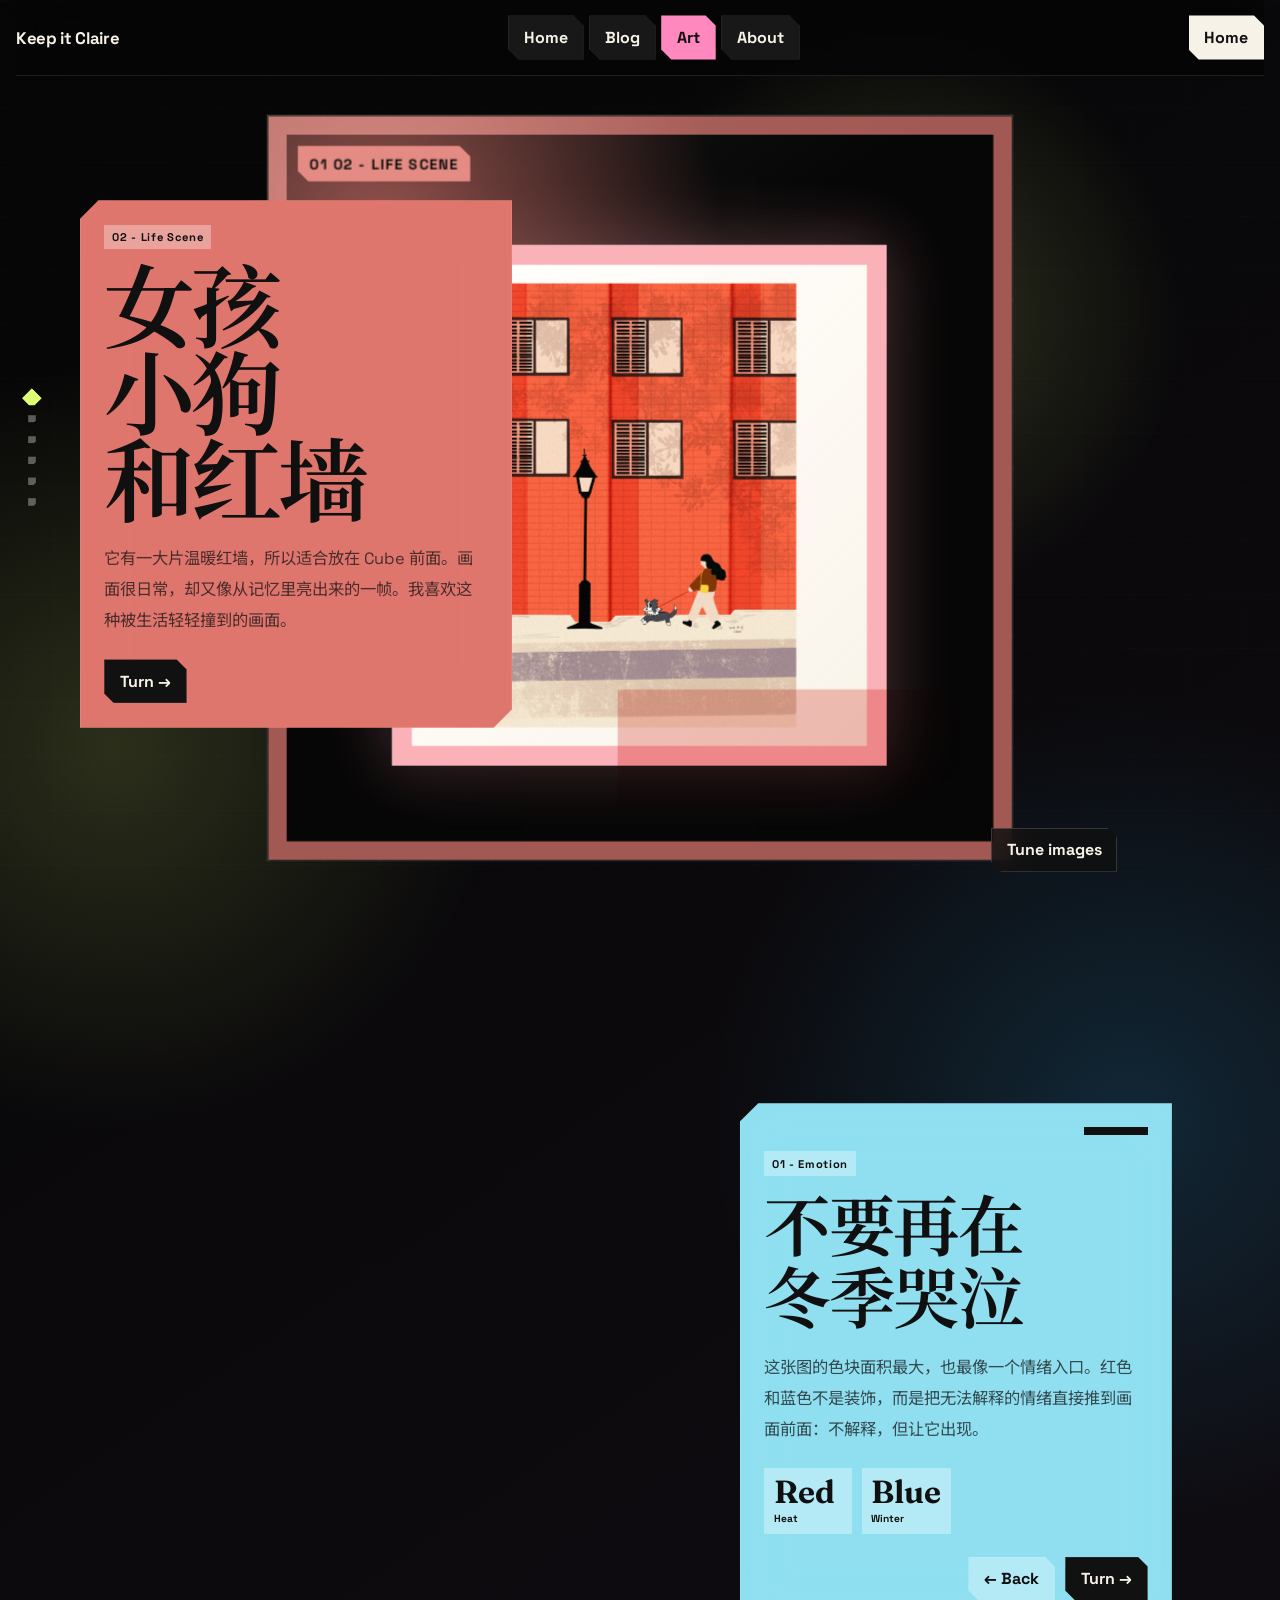
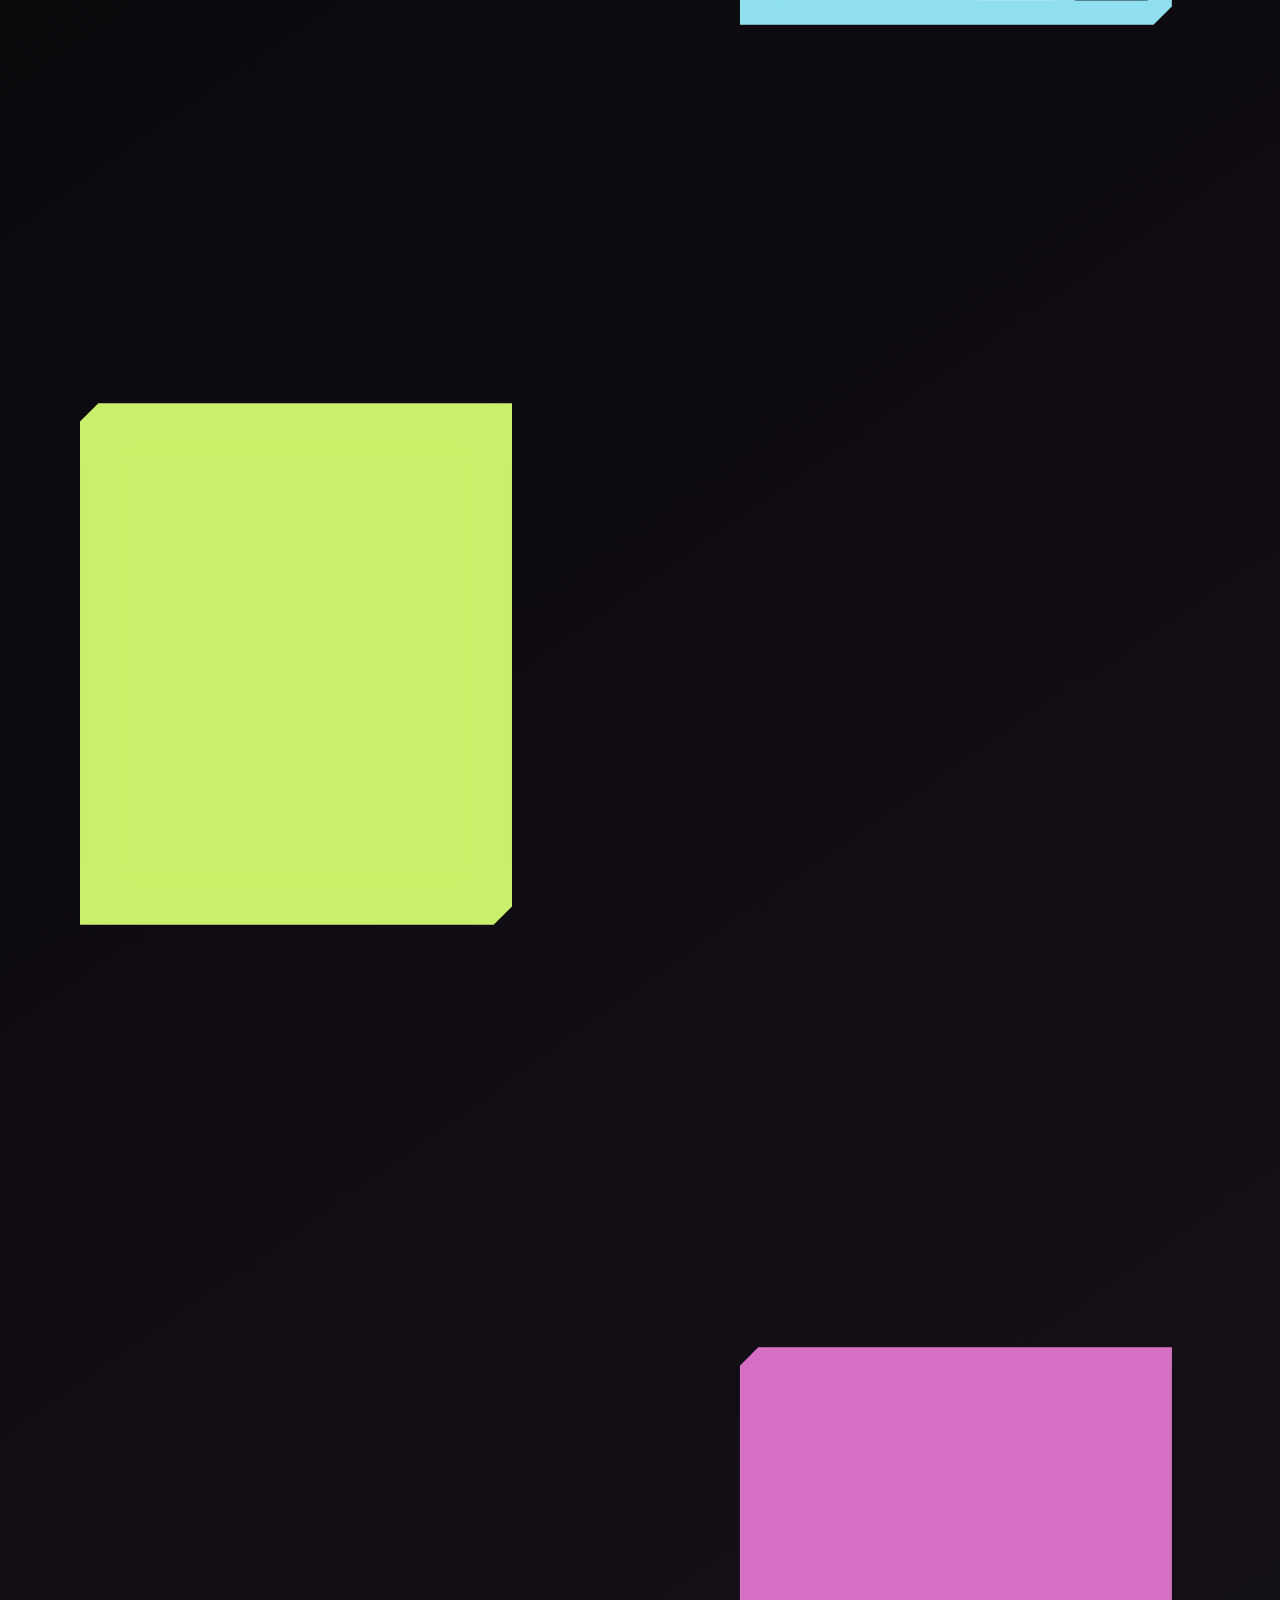
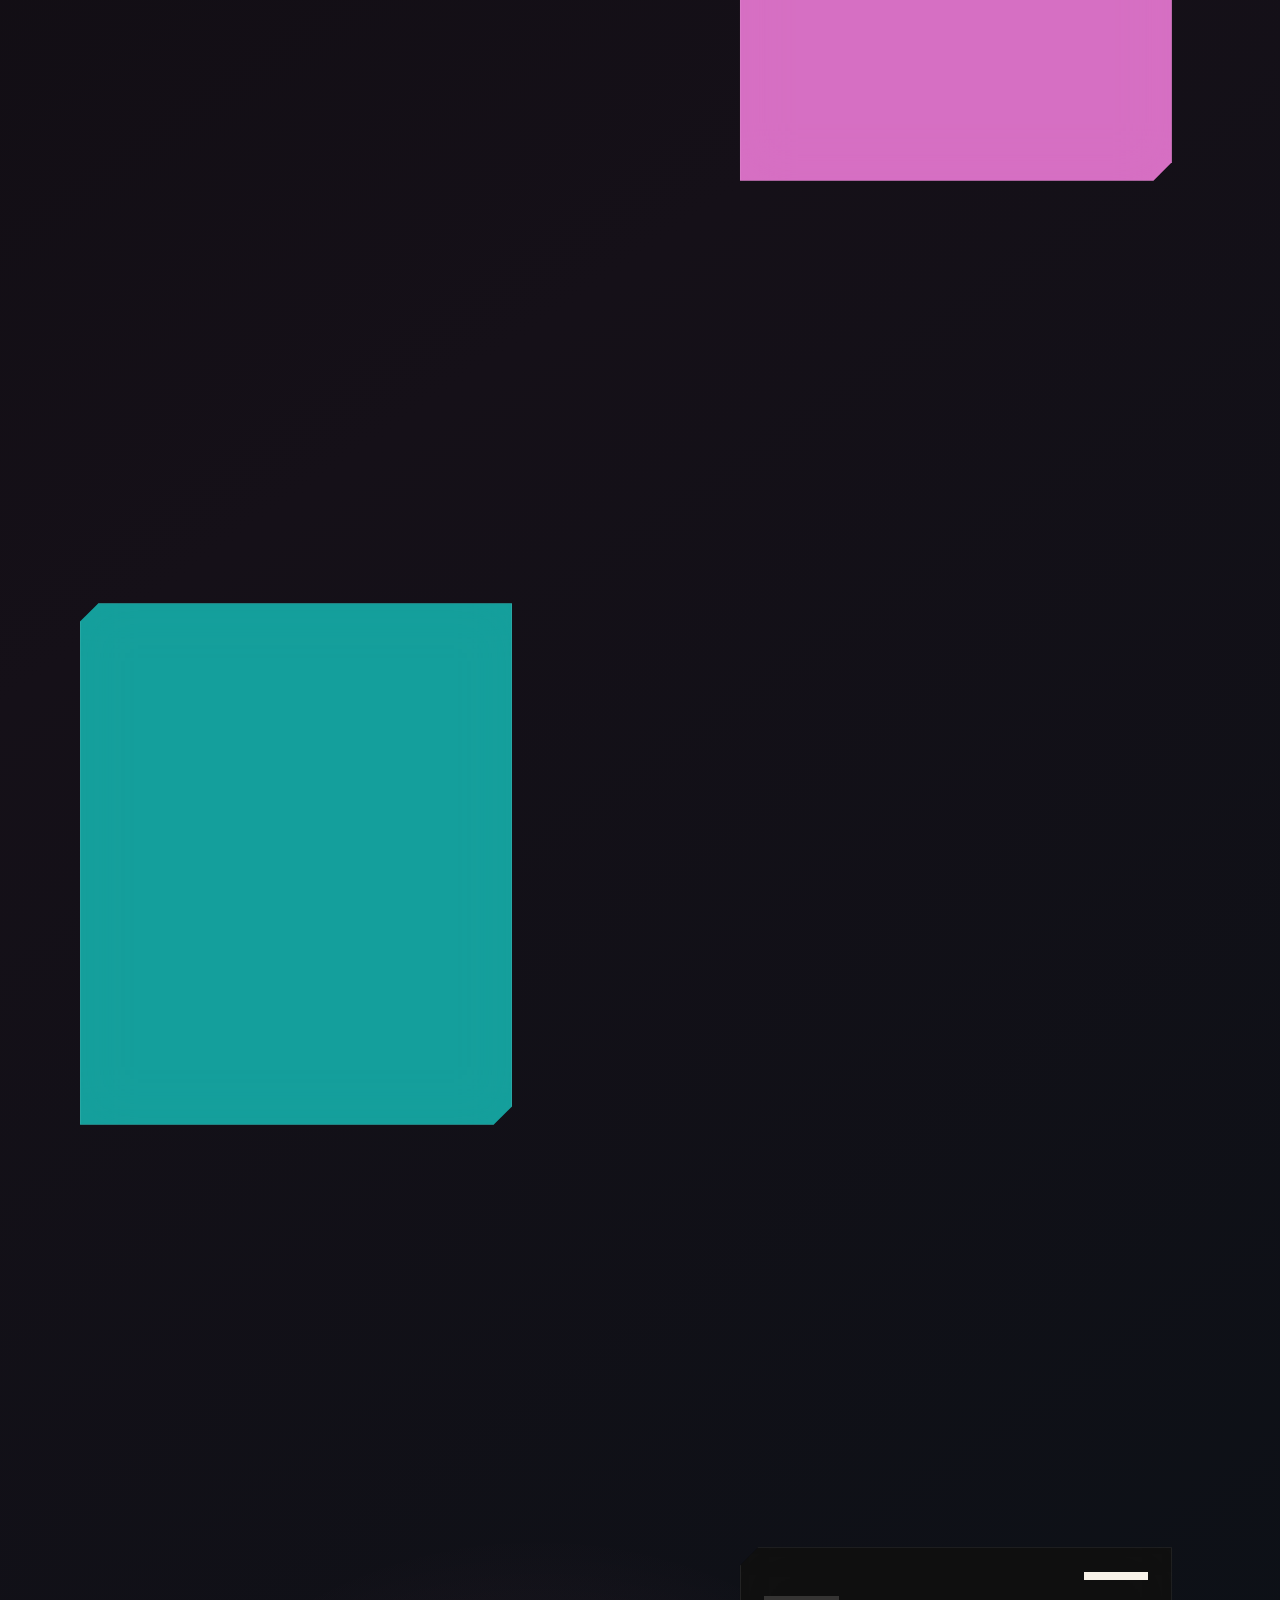
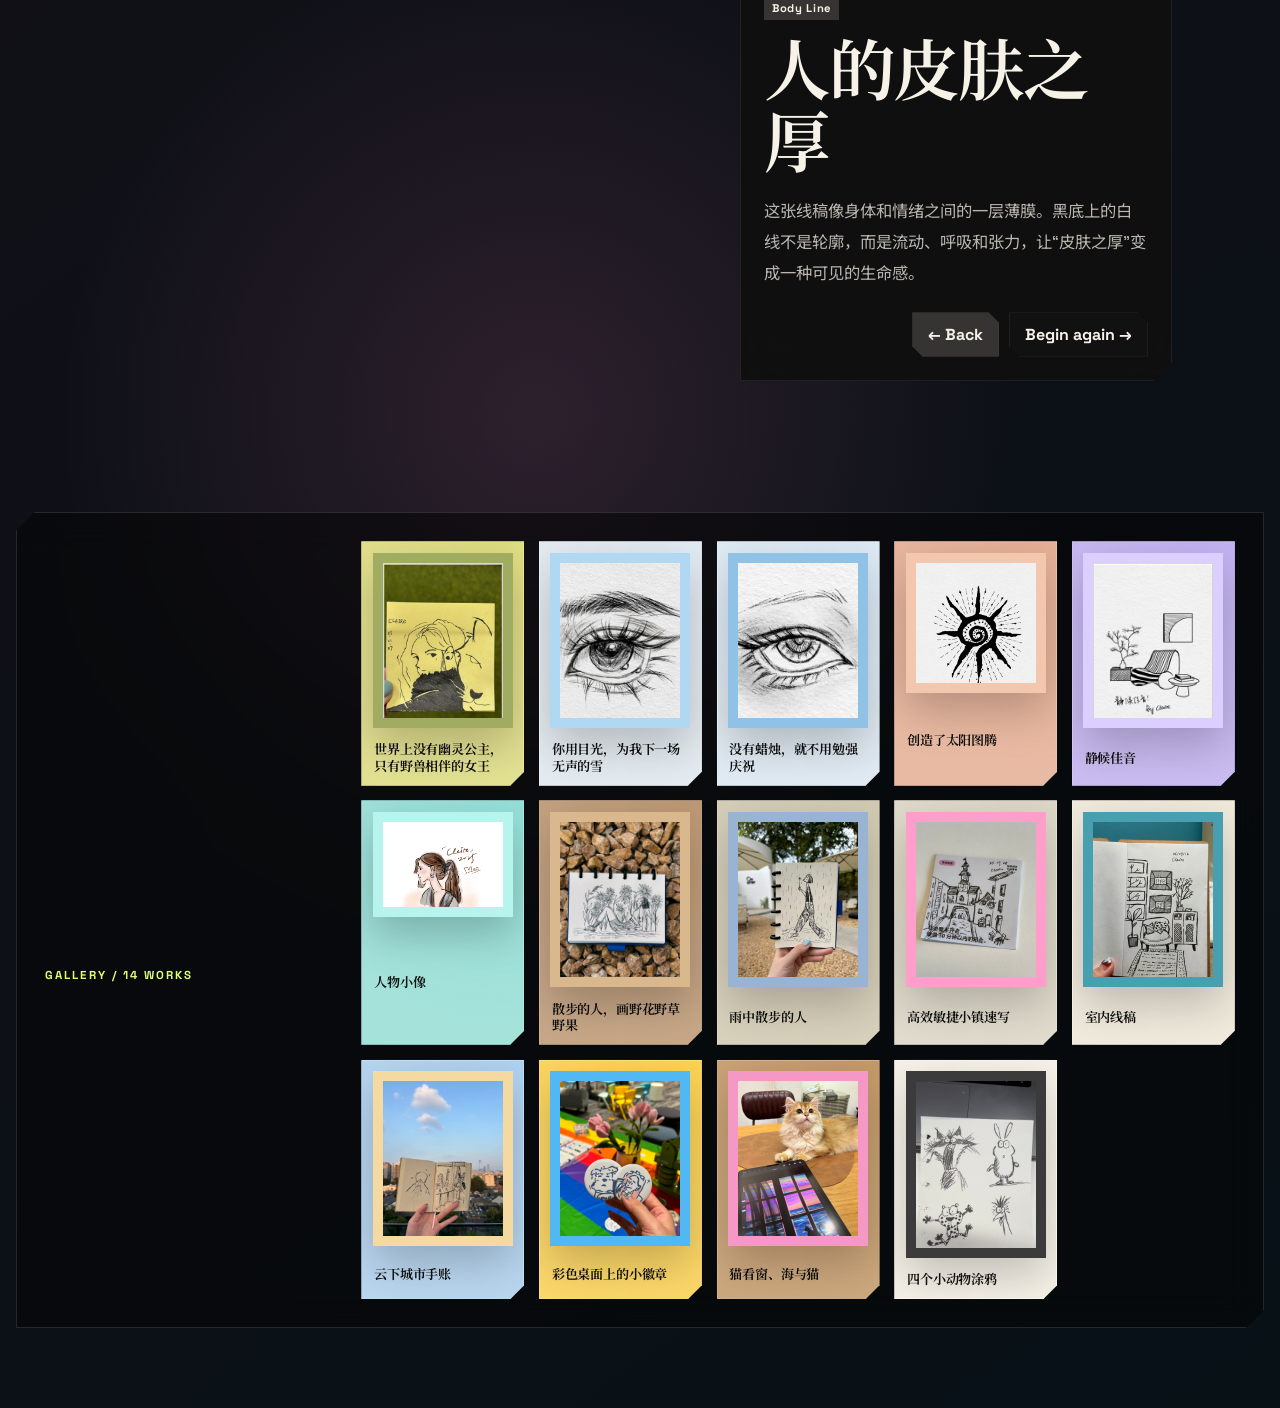
==== commit ee864026: "Remove Edit copy button and inline editing feature" ====
--- a/art.html
+++ b/art.html
@@ -154,7 +154,6 @@
         .button,
         .cta,
         .cta-back,
-        .edit-toggle,
         .tune-toggle {
           display: inline-flex;
           align-items: center;
@@ -172,8 +171,7 @@
         }
 
         .site-tag:hover,
-        .button:hover,
-        .edit-toggle:hover {
+        .button:hover {
           background: rgba(255, 255, 255, 0.14);
           transform: translateY(-1px);
         }
@@ -283,16 +281,6 @@
           font-size: clamp(1.75rem, 4vw, 4rem);
           font-weight: 650;
           line-height: 1;
-        }
-
-        .edit-toggle {
-          position: fixed;
-          right: var(--ui-inset);
-          bottom: var(--ui-inset);
-          z-index: calc(var(--z-ui) + 2);
-          cursor: pointer;
-          color: var(--ink);
-          background: var(--cyan);
         }
 
         .tune-toggle {
@@ -1124,7 +1112,6 @@
     </div>
 
     <button class="tune-toggle" id="tune-art" type="button">Tune images</button>
-    <button class="edit-toggle" id="edit-copy" type="button">Edit copy</button>
 
     <aside class="art-tuner" id="art-tuner" aria-label="作品图片调节面板" hidden>
       <h3>Art Tuner</h3>
@@ -1309,7 +1296,6 @@
       const N = FACE_NAMES.length;
       const STOPS = buildStops(N);
       const SWAP_RADIUS = 3;
-      const COPY_KEY = "keep-it-claire:art-copy:v53-blog-date-art-copy-polish";
       const IMAGE_KEY = "keep-it-claire:art-image-tuner:v50-cube-sync-gallery-polish";
       let imageOverrides = loadImageOverrides();
       let selectedTuneId = SORTED_ARTWORKS[0]?.id || "";
@@ -1322,7 +1308,6 @@
         sceneName: document.getElementById("scene_name"),
         captionNum: document.getElementById("face_caption_num"),
         captionName: document.getElementById("face_caption_name"),
-        editCopy: document.getElementById("edit-copy"),
         tuneArt: document.getElementById("tune-art"),
         tuner: document.getElementById("art-tuner"),
         tuneSelect: document.getElementById("tune-select"),
@@ -1730,32 +1715,6 @@
         anchorAnim = requestAnimationFrame(tick);
       }
 
-      function restoreEditableCopy() {
-        const saved = localStorage.getItem(COPY_KEY);
-        if (!saved) return;
-        try {
-          const cardCopies = JSON.parse(saved);
-          document.querySelectorAll(".text-card").forEach((card, index) => {
-            if (cardCopies[index]) card.innerHTML = cardCopies[index];
-          });
-          revealEls = [...document.querySelectorAll(".tag, .mini-label, h1, h2, .body-text, .stat-row, .cta, .cta-back, .h-line")];
-        } catch {
-          localStorage.removeItem(COPY_KEY);
-        }
-      }
-
-      function setEditMode(enabled) {
-        document.querySelectorAll(".text-card").forEach((card) => {
-          card.contentEditable = enabled ? "true" : "false";
-        });
-        dom.editCopy.textContent = enabled ? "Save copy" : "Edit copy";
-        if (!enabled) {
-          const cardCopies = [...document.querySelectorAll(".text-card")].map((card) => card.innerHTML);
-          localStorage.setItem(COPY_KEY, JSON.stringify(cardCopies));
-        }
-      }
-
-      restoreEditableCopy();
       resize();
 
       if (motionAllowed) {
@@ -1823,12 +1782,6 @@
         smoothScrollToY(Math.max(0, y), 900, index);
       });
 
-      let editing = false;
-      dom.editCopy.addEventListener("click", () => {
-        editing = !editing;
-        setEditMode(editing);
-      });
-
       dom.tuneArt.addEventListener("click", () => {
         dom.tuner.hidden = !dom.tuner.hidden;
         if (!dom.tuner.hidden) syncTunerControls();
